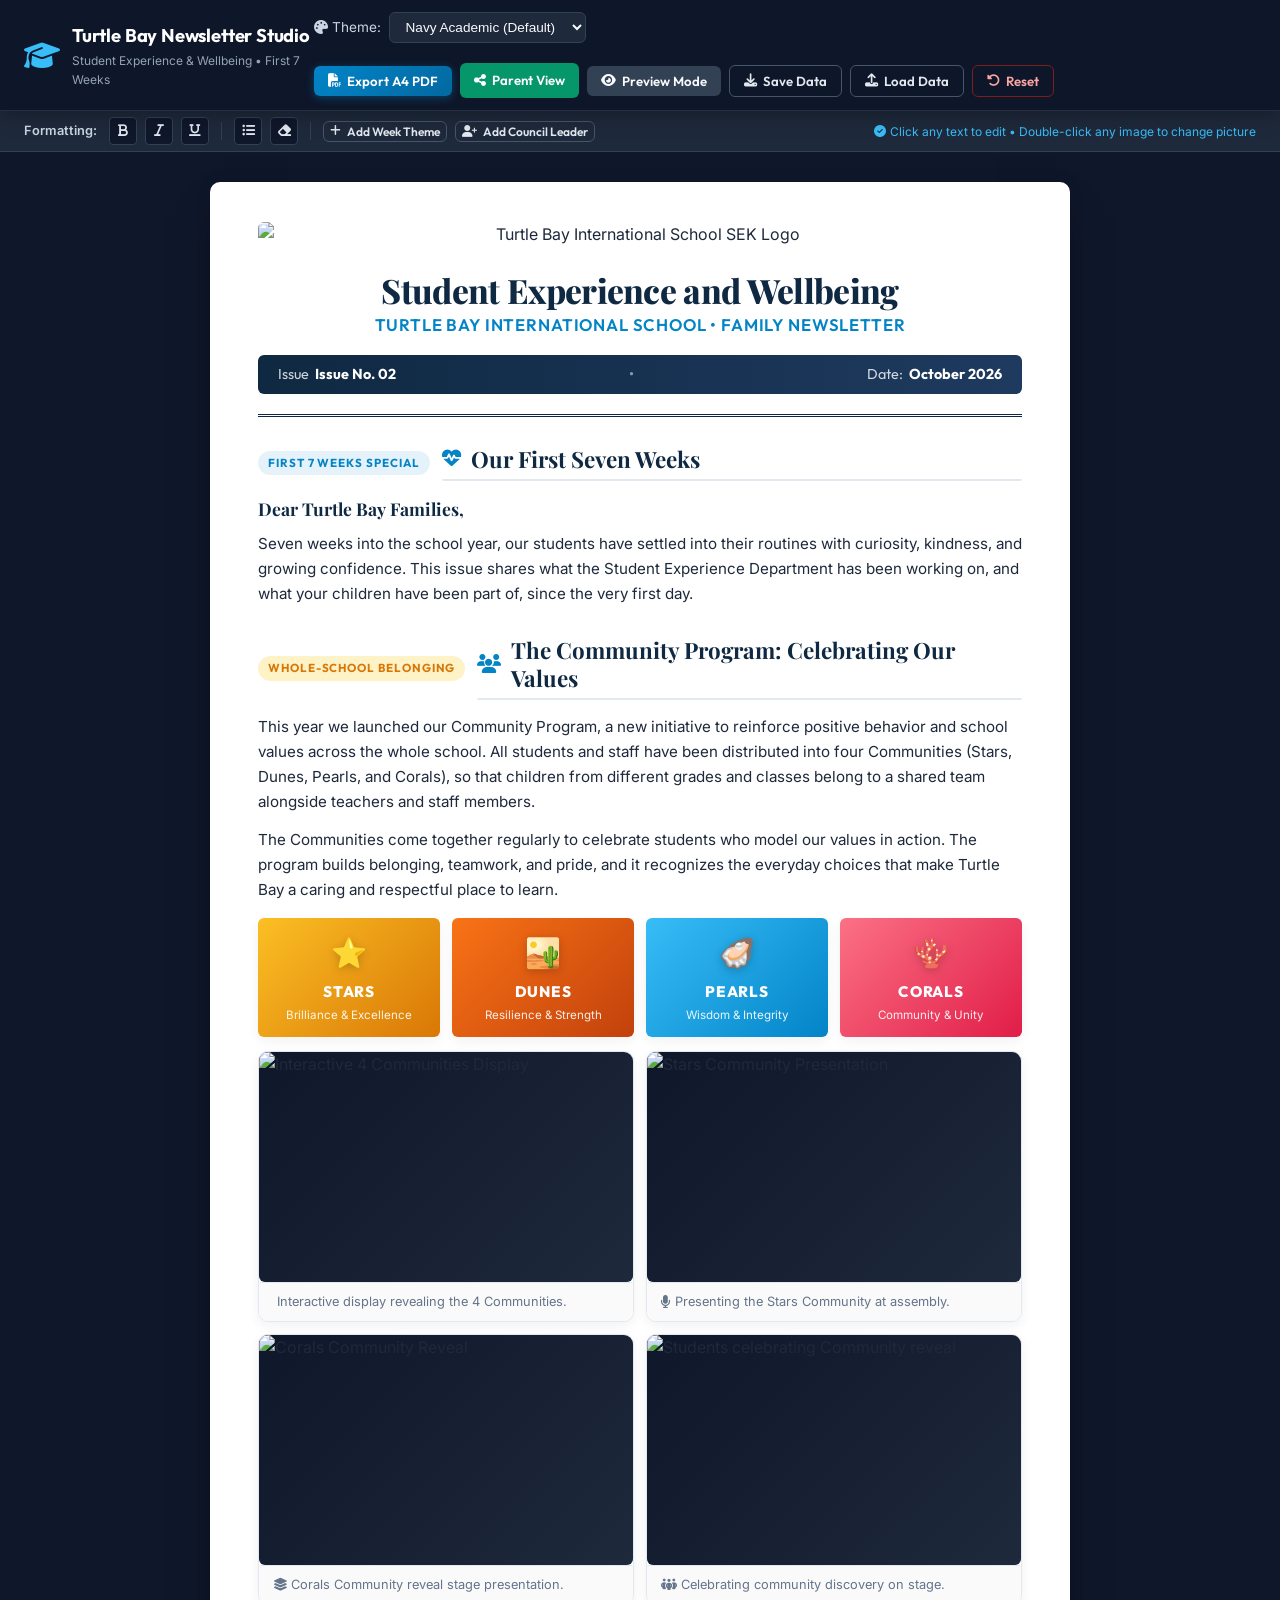
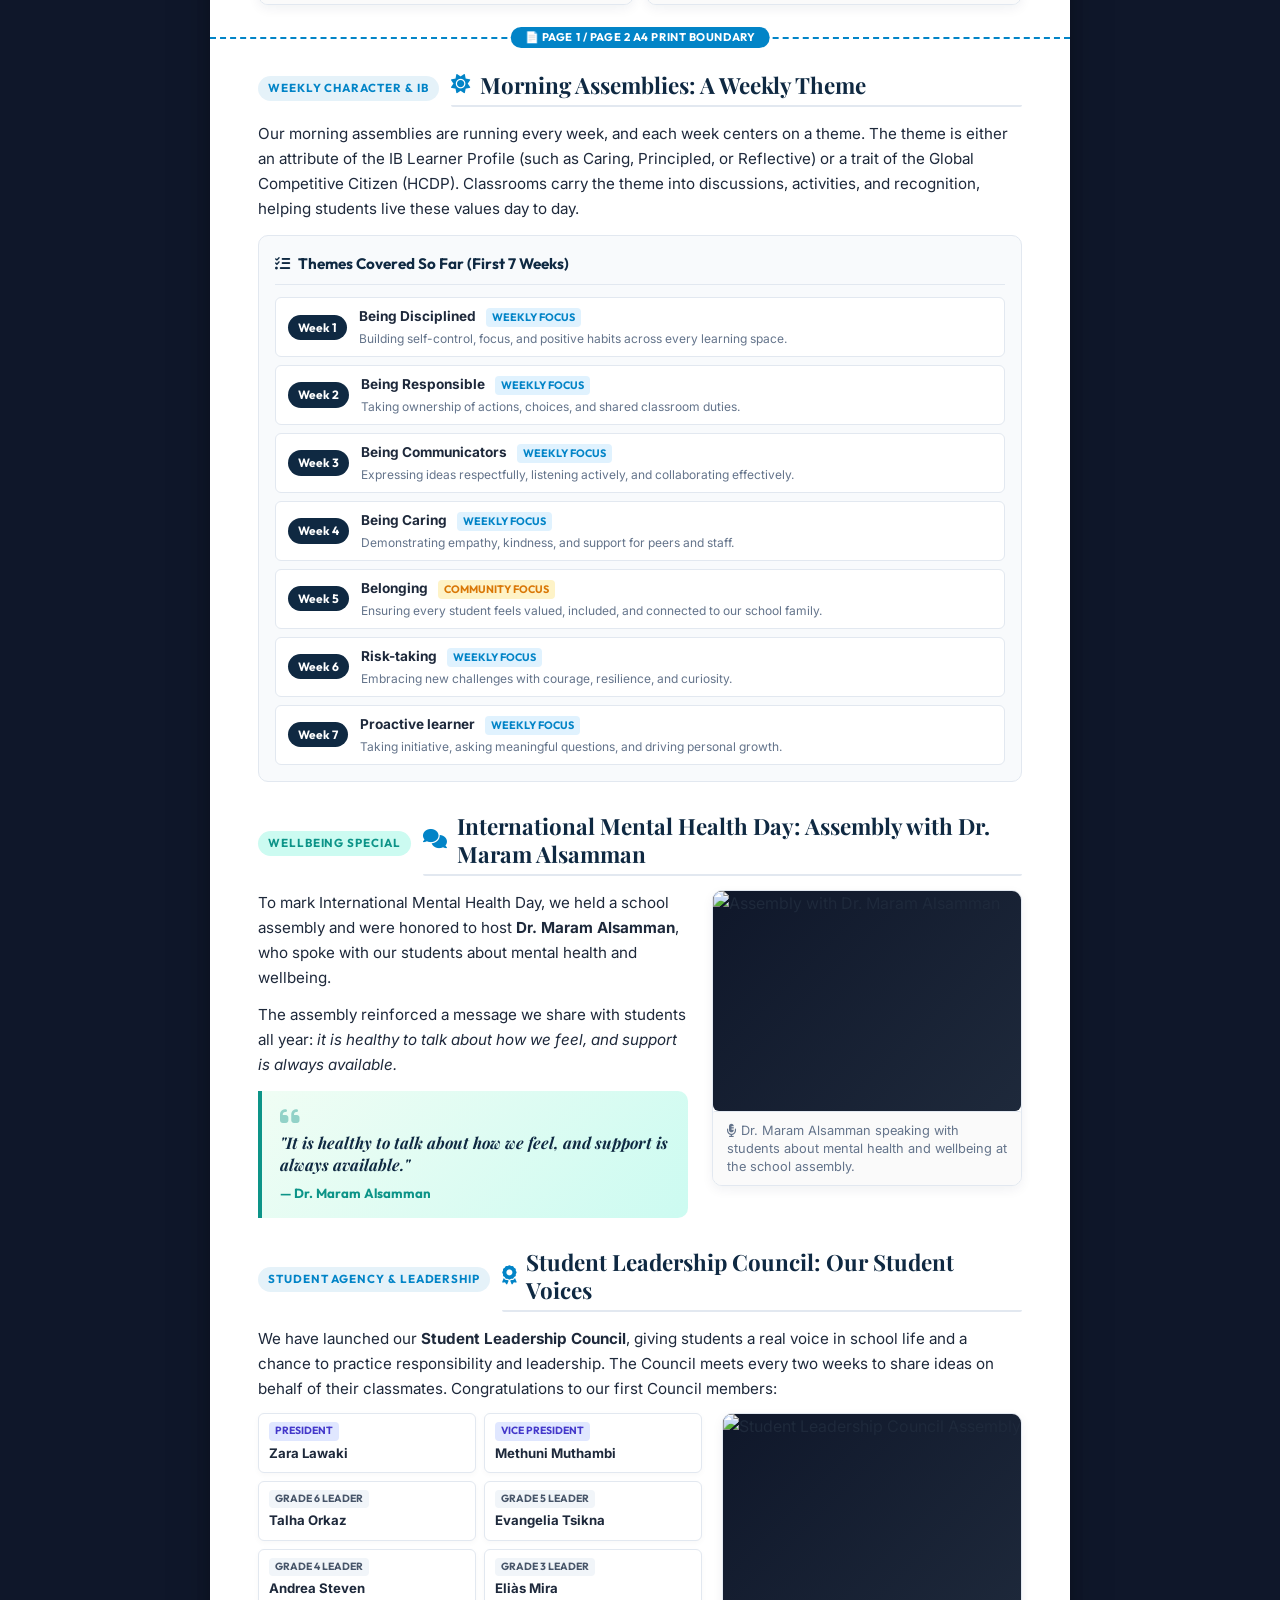
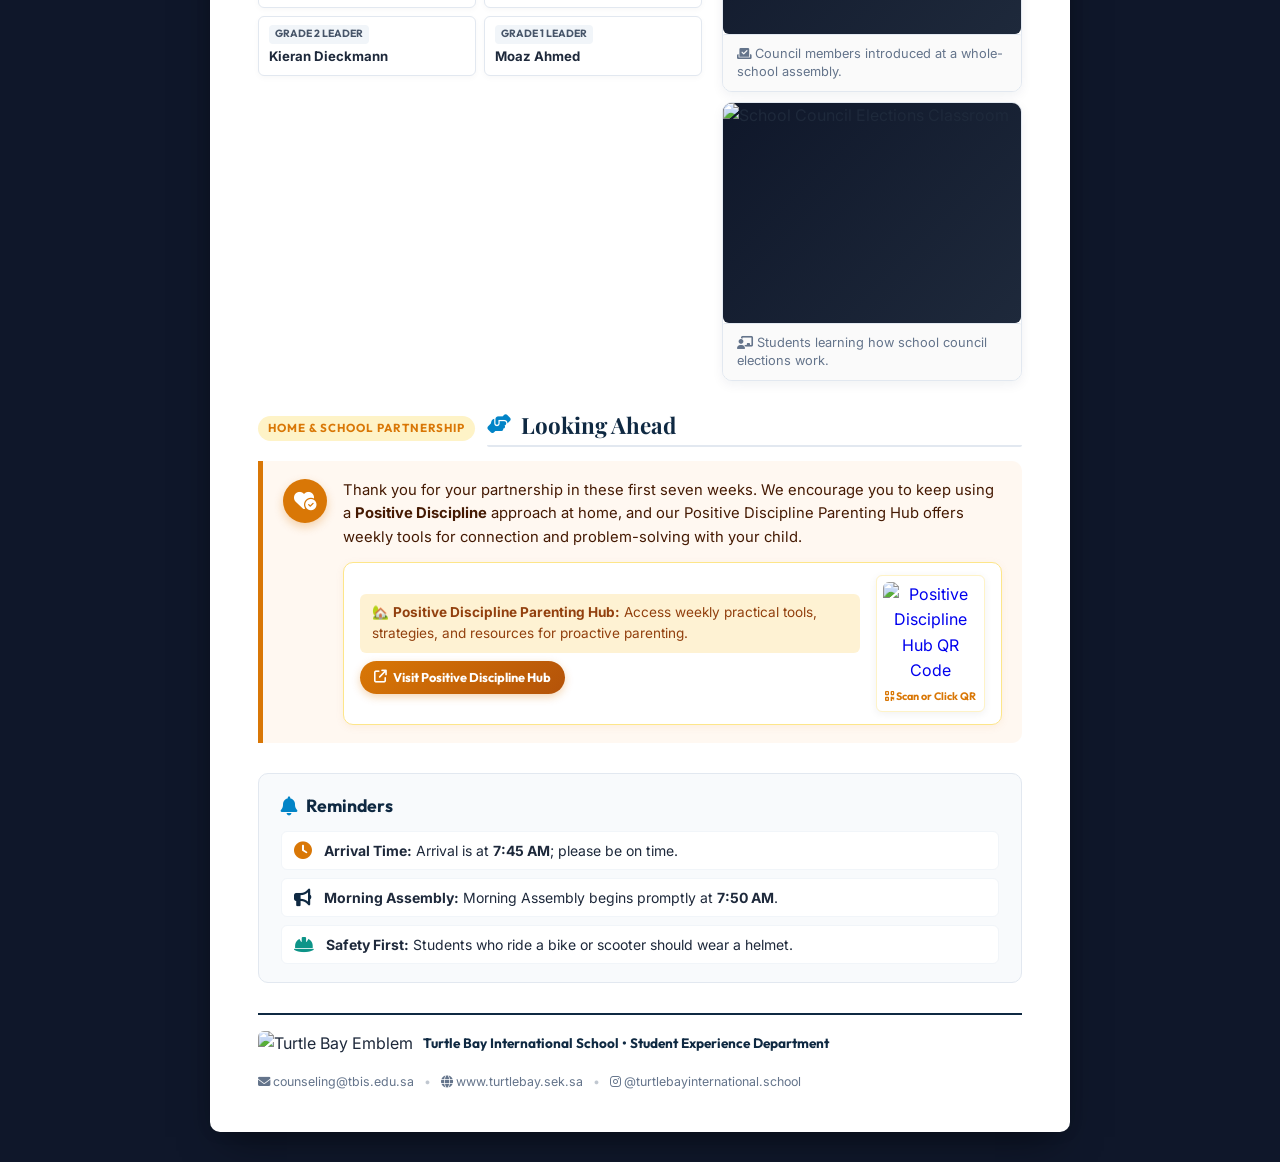
==== index.html @ b1c1f568 "Add files via upload" ====
<!DOCTYPE html>
<html lang="en">
<head>
  <meta charset="UTF-8">
  <meta name="viewport" content="width=device-width, initial-scale=1.0">
  <title>Student Experience & Wellbeing Newsletter | Turtle Bay International School</title>
  <link rel="preconnect" href="https://fonts.googleapis.com">
  <link rel="preconnect" href="https://fonts.gstatic.com" crossorigin>
  <link href="https://fonts.googleapis.com/css2?family=Inter:wght@300;400;500;600;700&family=Outfit:wght@400;500;600;700;800&family=Playfair+Display:ital,wght@0,600;0,700;0,800;1,600&display=swap" rel="stylesheet">
  <link rel="stylesheet" href="style.css">
  <link rel="stylesheet" href="https://cdnjs.cloudflare.com/ajax/libs/font-awesome/6.4.0/css/all.min.css">
</head>
<body class="theme-navy">
  <!-- Top Control Bar (Screen Only) -->
  <header class="app-header no-print">
    <div class="header-brand">
      <i class="fa-solid fa-graduation-cap brand-icon"></i>
      <div class="brand-text">
        <span class="app-title">Turtle Bay Newsletter Studio</span>
        <span class="app-subtitle">Student Experience & Wellbeing • First 7 Weeks</span>
      </div>
    </div>

    <div class="header-toolbar">
      <div class="toolbar-group">
        <label for="theme-select"><i class="fa-solid fa-palette"></i> Theme:</label>
        <select id="theme-select" class="form-select">
          <option value="theme-navy">Navy Academic (Default)</option>
          <option value="theme-teal">Ocean Teal & Emerald</option>
          <option value="theme-amber">Warm Amber & Sand</option>
          <option value="theme-coral">Tropical Coral & Gold</option>
          <option value="theme-print">Classic B&W Print</option>
        </select>
      </div>

      <div class="toolbar-actions">
        <button id="btn-print" class="btn btn-primary" title="Export to Perfect A4 PDF"><i class="fa-solid fa-file-pdf"></i> Export A4 PDF</button>
        <a href="parent_view.html" target="_blank" class="btn btn-success" style="text-decoration: none; background: #059669; color: #ffffff;" title="Open Clean Public Parent Version"><i class="fa-solid fa-share-nodes"></i> Parent View</a>
        <button id="btn-toggle-edit" class="btn btn-secondary" title="Toggle Preview / Edit Mode"><i class="fa-solid fa-eye"></i> Preview Mode</button>
        <button id="btn-save" class="btn btn-outline" title="Save configuration as JSON"><i class="fa-solid fa-download"></i> Save Data</button>
        <button id="btn-load-trigger" class="btn btn-outline" title="Load JSON configuration"><i class="fa-solid fa-upload"></i> Load Data</button>
        <input type="file" id="file-input" accept=".json" style="display: none;">
        <button id="btn-reset" class="btn btn-danger-outline" title="Reset text to default template"><i class="fa-solid fa-rotate-left"></i> Reset</button>
      </div>
    </div>
  </header>

  <!-- Formatting Quick Toolbar (Screen Only) -->
  <div class="format-bar no-print" id="format-bar">
    <span class="format-label">Formatting:</span>
    <button class="fmt-btn" data-cmd="bold" title="Bold"><i class="fa-solid fa-bold"></i></button>
    <button class="fmt-btn" data-cmd="italic" title="Italic"><i class="fa-solid fa-italic"></i></button>
    <button class="fmt-btn" data-cmd="underline" title="Underline"><i class="fa-solid fa-underline"></i></button>
    <div class="fmt-divider"></div>
    <button class="fmt-btn" data-cmd="insertUnorderedList" title="Bullet List"><i class="fa-solid fa-list-ul"></i></button>
    <button class="fmt-btn" data-cmd="removeFormat" title="Clear Formatting"><i class="fa-solid fa-eraser"></i></button>
    <div class="fmt-divider"></div>
    <button class="btn btn-xs btn-outline" id="btn-add-week" style="font-size:0.75rem;"><i class="fa-solid fa-plus"></i> Add Week Theme</button>
    <button class="btn btn-xs btn-outline" id="btn-add-leader" style="font-size:0.75rem;"><i class="fa-solid fa-user-plus"></i> Add Council Leader</button>
    <div class="fmt-hint"><i class="fa-solid fa-circle-check"></i> Click any text to edit • Double-click any image to change picture</div>
  </div>

  <!-- Main Workspace / Newsletter Paper Document -->
  <main class="workspace-container">
    <article class="newsletter-paper" id="newsletter-paper">
      
      <!-- ================= PAGE 1 CONTENT ================= -->
      <div class="nl-page-block nl-page-1">
        <!-- Newsletter Header -->
        <header class="nl-header">
          <div class="nl-logo-banner-wrapper">
            <div class="photo-wrapper logo-photo-wrapper">
              <img src="assets/logo.png" alt="Turtle Bay International School SEK Logo" class="nl-header-logo-img" id="school-logo">
              <div class="photo-overlay no-print">
                <button class="btn btn-sm btn-light" id="btn-change-logo"><i class="fa-solid fa-camera"></i> Change School Logo</button>
                <input type="file" id="logo-upload-input" accept="image/*" style="display: none;">
              </div>
            </div>
          </div>

          <div class="nl-header-titles-row">
            <div class="nl-pub-title-group">
              <h1 class="nl-pub-title" contenteditable="true">Student Experience and Wellbeing</h1>
              <div class="nl-pub-subtitle" contenteditable="true">Turtle Bay International School • Family Newsletter</div>
            </div>
          </div>

          <div class="nl-meta-bar">
            <div class="nl-meta-item">
              <span class="meta-label">Issue</span>
              <span class="meta-value" contenteditable="true" id="meta-issue">Issue No. 02</span>
            </div>
            <div class="meta-dot">•</div>
            <div class="nl-meta-item">
              <span class="meta-label">Date:</span>
              <span class="meta-value" contenteditable="true" id="meta-date">October 2026</span>
            </div>
          </div>
        </header>

        <!-- Welcome Section: Our First Seven Weeks -->
        <section class="nl-section nl-welcome-section">
          <div class="nl-section-header">
            <span class="pillar-badge">First 7 Weeks Special</span>
            <h2 class="nl-section-title" contenteditable="true"><i class="fa-solid fa-heart-pulse title-icon"></i> Our First Seven Weeks</h2>
          </div>

          <div class="nl-salutation" contenteditable="true" style="font-family: var(--font-serif); font-weight: 700; font-size: 1.1rem; color: var(--color-primary); margin-bottom: 8px;">
            Dear Turtle Bay Families,
          </div>

          <div class="nl-content-block" contenteditable="true" id="welcome-text">
            <p>Seven weeks into the school year, our students have settled into their routines with curiosity, kindness, and growing confidence. This issue shares what the Student Experience Department has been working on, and what your children have been part of, since the very first day.</p>
          </div>
        </section>

        <!-- The Community Program Section -->
        <section class="nl-section nl-community-section">
          <div class="nl-section-header">
            <span class="pillar-badge badge-amber">Whole-School Belonging</span>
            <h2 class="nl-section-title" contenteditable="true"><i class="fa-solid fa-users title-icon"></i> The Community Program: Celebrating Our Values</h2>
          </div>
          
          <div class="nl-content-block" contenteditable="true" id="community-intro">
            <p>This year we launched our Community Program, a new initiative to reinforce positive behavior and school values across the whole school. All students and staff have been distributed into four Communities (Stars, Dunes, Pearls, and Corals), so that children from different grades and classes belong to a shared team alongside teachers and staff members.</p>
            <p>The Communities come together regularly to celebrate students who model our values in action. The program builds belonging, teamwork, and pride, and it recognizes the everyday choices that make Turtle Bay a caring and respectful place to learn.</p>
          </div>

          <!-- Interactive 4 Communities Badges Showcase -->
          <div class="communities-showcase-grid">
            <div class="community-badge-card community-stars">
              <div class="comm-icon">⭐</div>
              <div class="comm-details">
                <h4 contenteditable="true">Stars</h4>
                <p contenteditable="true">Brilliance &amp; Excellence</p>
              </div>
            </div>

            <div class="community-badge-card community-dunes">
              <div class="comm-icon">🏜️</div>
              <div class="comm-details">
                <h4 contenteditable="true">Dunes</h4>
                <p contenteditable="true">Resilience &amp; Strength</p>
              </div>
            </div>

            <div class="community-badge-card community-pearls">
              <div class="comm-icon">🦪</div>
              <div class="comm-details">
                <h4 contenteditable="true">Pearls</h4>
                <p contenteditable="true">Wisdom &amp; Integrity</p>
              </div>
            </div>

            <div class="community-badge-card community-corals">
              <div class="comm-icon">🪸</div>
              <div class="comm-details">
                <h4 contenteditable="true">Corals</h4>
                <p contenteditable="true">Community &amp; Unity</p>
              </div>
            </div>
          </div>

          <!-- Community 4-Photo Gallery Grid -->
          <div class="community-gallery-grid">
            <div class="photo-card">
              <div class="photo-wrapper">
                <img src="assets/community_1.jpg" style="--focus: 50% 50%" alt="Interactive 4 Communities Display" id="community-photo-1" class="photo-img">
                <div class="photo-overlay no-print">
                  <button class="btn btn-xs btn-light" id="btn-change-community-1" type="button"><i class="fa-solid fa-camera"></i> Change</button>
                  <input type="file" id="community-upload-1" accept="image/*" style="display: none;">
                </div>
              </div>
              <div class="photo-caption" contenteditable="true" id="community-caption-1">
                <i class="fa-solid fa-sparkles"></i> Interactive display revealing the 4 Communities.
              </div>
            </div>

            <div class="photo-card">
              <div class="photo-wrapper">
                <img src="assets/community_2.jpg" style="--focus: 50% 50%" alt="Stars Community Presentation" id="community-photo-2" class="photo-img">
                <div class="photo-overlay no-print">
                  <button class="btn btn-xs btn-light" id="btn-change-community-2" type="button"><i class="fa-solid fa-camera"></i> Change</button>
                  <input type="file" id="community-upload-2" accept="image/*" style="display: none;">
                </div>
              </div>
              <div class="photo-caption" contenteditable="true" id="community-caption-2">
                <i class="fa-solid fa-microphone"></i> Presenting the Stars Community at assembly.
              </div>
            </div>

            <div class="photo-card">
              <div class="photo-wrapper">
                <img src="assets/community_3.jpg" style="--focus: 50% 50%" alt="Corals Community Reveal" id="community-photo-3" class="photo-img">
                <div class="photo-overlay no-print">
                  <button class="btn btn-xs btn-light" id="btn-change-community-3" type="button"><i class="fa-solid fa-camera"></i> Change</button>
                  <input type="file" id="community-upload-3" accept="image/*" style="display: none;">
                </div>
              </div>
              <div class="photo-caption" contenteditable="true" id="community-caption-3">
                <i class="fa-solid fa-layer-group"></i> Corals Community reveal stage presentation.
              </div>
            </div>

            <div class="photo-card">
              <div class="photo-wrapper">
                <img src="assets/community_4.jpg" style="--focus: 50% 50%" alt="Students celebrating Community reveal" id="community-photo-4" class="photo-img">
                <div class="photo-overlay no-print">
                  <button class="btn btn-xs btn-light" id="btn-change-community-4" type="button"><i class="fa-solid fa-camera"></i> Change</button>
                  <input type="file" id="community-upload-4" accept="image/*" style="display: none;">
                </div>
              </div>
              <div class="photo-caption" contenteditable="true" id="community-caption-4">
                <i class="fa-solid fa-people-group"></i> Celebrating community discovery on stage.
              </div>
            </div>
          </div>
        </section>
      </div>

      <!-- Screen Visual Page Break Boundary (Hidden in Print) -->
      <div class="page-break-indicator no-print"></div>

      <!-- ================= PAGE 2 CONTENT ================= -->
      <div class="nl-page-block nl-page-2">
        <!-- Morning Assemblies: A Weekly Theme Section -->
        <section class="nl-section nl-assemblies-section">
          <div class="nl-section-header">
            <span class="pillar-badge">Weekly Character &amp; IB</span>
            <h2 class="nl-section-title" contenteditable="true"><i class="fa-solid fa-sun title-icon"></i> Morning Assemblies: A Weekly Theme</h2>
          </div>

          <div class="nl-content-block" contenteditable="true" id="assemblies-intro">
            <p>Our morning assemblies are running every week, and each week centers on a theme. The theme is either an attribute of the IB Learner Profile (such as Caring, Principled, or Reflective) or a trait of the Global Competitive Citizen (HCDP). Classrooms carry the theme into discussions, activities, and recognition, helping students live these values day to day.</p>
          </div>

          <!-- Weekly Themes Tracker / Table -->
          <div class="weekly-themes-container">
            <div class="weekly-themes-header">
              <i class="fa-solid fa-list-check"></i> Themes Covered So Far (First 7 Weeks)
            </div>
            <div class="weekly-themes-grid" id="weekly-themes-grid">
              
              <div class="week-item">
                <div class="week-tag">Week 1</div>
                <div class="week-content" contenteditable="true">
                  <strong>Being Disciplined</strong> <span class="badge-mini">Weekly Focus</span>
                  <div class="week-sub">Building self-control, focus, and positive habits across every learning space.</div>
                </div>
              </div>

              <div class="week-item">
                <div class="week-tag">Week 2</div>
                <div class="week-content" contenteditable="true">
                  <strong>Being Responsible</strong> <span class="badge-mini">Weekly Focus</span>
                  <div class="week-sub">Taking ownership of actions, choices, and shared classroom duties.</div>
                </div>
              </div>

              <div class="week-item">
                <div class="week-tag">Week 3</div>
                <div class="week-content" contenteditable="true">
                  <strong>Being Communicators</strong> <span class="badge-mini">Weekly Focus</span>
                  <div class="week-sub">Expressing ideas respectfully, listening actively, and collaborating effectively.</div>
                </div>
              </div>

              <div class="week-item">
                <div class="week-tag">Week 4</div>
                <div class="week-content" contenteditable="true">
                  <strong>Being Caring</strong> <span class="badge-mini">Weekly Focus</span>
                  <div class="week-sub">Demonstrating empathy, kindness, and support for peers and staff.</div>
                </div>
              </div>

              <div class="week-item">
                <div class="week-tag">Week 5</div>
                <div class="week-content" contenteditable="true">
                  <strong>Belonging</strong> <span class="badge-mini badge-hcdp">Community Focus</span>
                  <div class="week-sub">Ensuring every student feels valued, included, and connected to our school family.</div>
                </div>
              </div>

              <div class="week-item">
                <div class="week-tag">Week 6</div>
                <div class="week-content" contenteditable="true">
                  <strong>Risk-taking</strong> <span class="badge-mini">Weekly Focus</span>
                  <div class="week-sub">Embracing new challenges with courage, resilience, and curiosity.</div>
                </div>
              </div>

              <div class="week-item">
                <div class="week-tag">Week 7</div>
                <div class="week-content" contenteditable="true">
                  <strong>Proactive learner</strong> <span class="badge-mini">Weekly Focus</span>
                  <div class="week-sub">Taking initiative, asking meaningful questions, and driving personal growth.</div>
                </div>
              </div>

            </div>
          </div>
        </section>

        <!-- Mental Health Day Section -->
        <section class="nl-section nl-mh-section">
          <div class="nl-section-header">
            <span class="pillar-badge badge-teal">Wellbeing Special</span>
            <h2 class="nl-section-title" contenteditable="true"><i class="fa-solid fa-comments title-icon"></i> International Mental Health Day: Assembly with Dr. Maram Alsamman</h2>
          </div>

          <div class="nl-grid-2col">
            <div class="nl-col-text" contenteditable="true" id="mh-text">
              <p>To mark International Mental Health Day, we held a school assembly and were honored to host <strong>Dr. Maram Alsamman</strong>, who spoke with our students about mental health and wellbeing.</p>
              <p>The assembly reinforced a message we share with students all year: <em>it is healthy to talk about how we feel, and support is always available.</em></p>
              
              <blockquote class="speaker-quote-box">
                <i class="fa-solid fa-quote-left quote-icon"></i>
                <div class="quote-text" contenteditable="true">"It is healthy to talk about how we feel, and support is always available."</div>
                <div class="quote-author" contenteditable="true">— Dr. Maram Alsamman</div>
              </blockquote>
            </div>

            <div class="nl-col-visual">
              <div class="photo-card">
                <div class="photo-wrapper" id="mh-photo-wrapper">
                  <img src="assets/maram_alsamman.jpg" style="--focus: 60% 40%" alt="Assembly with Dr. Maram Alsamman" id="mh-photo" class="photo-img">
                  <div class="photo-overlay no-print">
                    <button class="btn btn-sm btn-light" id="btn-change-mh-photo" type="button"><i class="fa-solid fa-camera"></i> Change Picture</button>
                    <input type="file" id="mh-upload-input" accept="image/*" style="display: none;">
                  </div>
                </div>
                <div class="photo-caption" contenteditable="true" id="mh-caption">
                  <i class="fa-solid fa-microphone-lines"></i> Dr. Maram Alsamman speaking with students about mental health and wellbeing at the school assembly.
                </div>
              </div>
            </div>
          </div>
        </section>

        <!-- Student Leadership Council Section -->
        <section class="nl-section nl-slc-section">
          <div class="nl-section-header">
            <span class="pillar-badge">Student Agency &amp; Leadership</span>
            <h2 class="nl-section-title" contenteditable="true"><i class="fa-solid fa-award title-icon"></i> Student Leadership Council: Our Student Voices</h2>
          </div>

          <div class="nl-content-block" contenteditable="true" id="slc-intro">
            <p>We have launched our <strong>Student Leadership Council</strong>, giving students a real voice in school life and a chance to practice responsibility and leadership. The Council meets every two weeks to share ideas on behalf of their classmates. Congratulations to our first Council members:</p>
          </div>

          <div class="slc-container-grid">
            <div class="slc-roster-column">
              <ul class="slc-list" id="slc-list">
                <li contenteditable="true"><span class="slc-badge slc-exec">President</span> <strong>Zara Lawaki</strong></li>
                <li contenteditable="true"><span class="slc-badge slc-exec">Vice President</span> <strong>Methuni Muthambi</strong></li>
                <li contenteditable="true"><span class="slc-badge slc-grade">Grade 6 Leader</span> <strong>Talha Orkaz</strong></li>
                <li contenteditable="true"><span class="slc-badge slc-grade">Grade 5 Leader</span> <strong>Evangelia Tsikna</strong></li>
                <li contenteditable="true"><span class="slc-badge slc-grade">Grade 4 Leader</span> <strong>Andrea Steven</strong></li>
                <li contenteditable="true"><span class="slc-badge slc-grade">Grade 3 Leader</span> <strong>Eliàs Mira</strong></li>
                <li contenteditable="true"><span class="slc-badge slc-grade">Grade 2 Leader</span> <strong>Kieran Dieckmann</strong></li>
                <li contenteditable="true"><span class="slc-badge slc-grade">Grade 1 Leader</span> <strong>Moaz Ahmed</strong></li>
              </ul>
            </div>

            <div class="slc-visual-column">
              <div class="slc-photos-grid" style="display: flex; flex-direction: column; gap: 10px;">
                <div class="photo-card">
                  <div class="photo-wrapper">
                    <img src="assets/slc_assembly_intro.jpg" style="--focus: 40% 45%" alt="Student Leadership Council Assembly" id="slc-photo-1" class="photo-img">
                    <div class="photo-overlay no-print">
                      <button class="btn btn-xs btn-light" id="btn-change-slc-1" type="button"><i class="fa-solid fa-camera"></i> Change</button>
                      <input type="file" id="slc-upload-1" accept="image/*" style="display: none;">
                    </div>
                  </div>
                  <div class="photo-caption" contenteditable="true" id="slc-caption-1">
                    <i class="fa-solid fa-check-to-slot"></i> Council members introduced at a whole-school assembly.
                  </div>
                </div>

                <div class="photo-card">
                  <div class="photo-wrapper">
                    <img src="assets/slc_elections_classroom.jpg" style="--focus: 50% 45%" alt="School Council Elections Classroom" id="slc-photo-2" class="photo-img">
                    <div class="photo-overlay no-print">
                      <button class="btn btn-xs btn-light" id="btn-change-slc-2" type="button"><i class="fa-solid fa-camera"></i> Change</button>
                      <input type="file" id="slc-upload-2" accept="image/*" style="display: none;">
                    </div>
                  </div>
                  <div class="photo-caption" contenteditable="true" id="slc-caption-2">
                    <i class="fa-solid fa-chalkboard-user"></i> Students learning how school council elections work.
                  </div>
                </div>
              </div>
            </div>
          </div>
        </section>

        <!-- Looking Ahead & Positive Discipline Section -->
        <section class="nl-section nl-looking-ahead-section">
          <div class="nl-section-header">
            <span class="pillar-badge badge-amber">Home &amp; School Partnership</span>
            <h2 class="nl-section-title" contenteditable="true"><i class="fa-solid fa-handshake-angle title-icon"></i> Looking Ahead</h2>
          </div>

          <div class="discipline-callout-box">
            <div class="callout-icon-col">
              <div class="callout-badge-icon"><i class="fa-solid fa-heart-circle-check"></i></div>
            </div>
            <div class="callout-content-col">
              <div contenteditable="true" id="looking-ahead-text">
                <p>Thank you for your partnership in these first seven weeks. We encourage you to keep using a <strong>Positive Discipline</strong> approach at home, and our Positive Discipline Parenting Hub offers weekly tools for connection and problem-solving with your child.</p>
              </div>

              <!-- Parenting Hub & Clickable QR Code Container -->
              <div class="hub-qr-container">
                <div class="hub-text-info" contenteditable="true">
                  <p class="callout-footer-note">🏡 <strong>Positive Discipline Parenting Hub:</strong> Access weekly practical tools, strategies, and resources for proactive parenting.</p>
                  <div class="hub-link-wrapper">
                    <a href="https://mazenalsaedi.github.io/Positive-Dicipline/" target="_blank" class="hub-clickable-link"><i class="fa-solid fa-arrow-up-right-from-square"></i> Visit Positive Discipline Hub</a>
                  </div>
                </div>

                <div class="hub-qr-card">
                  <a href="https://mazenalsaedi.github.io/Positive-Dicipline/" target="_blank" title="Click to open Positive Discipline Hub" class="qr-link-wrapper">
                    <div class="photo-wrapper qr-photo-wrapper">
                      <img src="assets/qr_parenting_hub.svg" alt="Positive Discipline Hub QR Code" id="qr-code-img" class="qr-img">
                      <div class="photo-overlay no-print">
                        <button class="btn btn-xs btn-light" id="btn-change-qr"><i class="fa-solid fa-camera"></i> Change</button>
                        <input type="file" id="qr-upload-input" accept="image/*" style="display: none;">
                      </div>
                    </div>
                  </a>
                  <div class="qr-caption"><i class="fa-solid fa-qrcode"></i> Scan or Click QR</div>
                </div>
              </div>
            </div>
          </div>
        </section>

        <!-- Advice & Reminders Section -->
        <section class="nl-section nl-reminders-section">
          <div class="reminders-container">
            <h3 class="reminders-title" contenteditable="true"><i class="fa-solid fa-bell title-icon"></i> Reminders</h3>
            
            <ul class="reminders-list" contenteditable="true" id="reminders-list">
              <li><i class="fa-solid fa-clock reminder-icon text-amber"></i> <span><strong>Arrival Time:</strong> Arrival is at <strong>7:45 AM</strong>; please be on time.</span></li>
              <li><i class="fa-solid fa-bullhorn reminder-icon text-navy"></i> <span><strong>Morning Assembly:</strong> Morning Assembly begins promptly at <strong>7:50 AM</strong>.</span></li>
              <li><i class="fa-solid fa-helmet-safety reminder-icon text-teal"></i> <span><strong>Safety First:</strong> Students who ride a bike or scooter should wear a helmet.</span></li>
            </ul>
          </div>
        </section>

        <!-- Newsletter Footer -->
        <footer class="nl-footer">
          <div class="nl-footer-content">
            <div class="nl-footer-brand">
              <div class="photo-wrapper footer-logo-wrapper">
                <img src="assets/logo.png" alt="Turtle Bay Emblem" class="footer-logo" id="footer-logo">
                <div class="photo-overlay no-print">
                  <button class="btn btn-xs btn-light" id="btn-change-footer-logo"><i class="fa-solid fa-camera"></i> Change</button>
                  <input type="file" id="footer-logo-upload-input" accept="image/*" style="display: none;">
                </div>
              </div>
              <span class="footer-school-name" contenteditable="true">Turtle Bay International School • Student Experience Department</span>
            </div>
            <div class="nl-footer-contact" contenteditable="true">
              <span><i class="fa-solid fa-envelope"></i> counseling@tbis.edu.sa</span>
              <span class="footer-sep">•</span>
              <span><i class="fa-solid fa-globe"></i> www.turtlebay.sek.sa</span>
              <span class="footer-sep">•</span>
              <span><i class="fa-brands fa-instagram"></i> @turtlebayinternational.school</span>
            </div>
          </div>
        </footer>
      </div>

    </article>
  </main>

  <script src="app.js"></script>
</body>
</html>
---- style.css ----
/* ==========================================================================
   Turtle Bay International School - Student Experience Newsletter Stylesheet
   "Our First Seven Weeks" Issue • Advanced A4 Web Studio & Print Engine
   ========================================================================== */

/* --- CSS Variables & Design System --- */
:root {
  /* Fonts */
  --font-serif: 'Playfair Display', Georgia, serif;
  --font-heading: 'Outfit', -apple-system, BlinkMacSystemFont, sans-serif;
  --font-body: 'Inter', -apple-system, BlinkMacSystemFont, sans-serif;

  /* Default Navy Academic Theme Colors */
  --bg-app: #0f172a;
  --bg-paper: #ffffff;
  --color-primary: #0f2942;
  --color-primary-light: #1e3a5f;
  --color-secondary: #0284c7;
  --color-teal: #0d9488;
  --color-teal-light: #ccfbf1;
  --color-amber: #d97706;
  --color-amber-light: #fef3c7;
  --color-gold: #b45309;
  --color-text-main: #1e293b;
  --color-text-muted: #64748b;
  --color-border: #e2e8f0;

  /* Shadows */
  --shadow-paper: 0 20px 40px -15px rgba(0, 0, 0, 0.5), 0 0 15px rgba(0,0,0,0.1);
  --shadow-card: 0 4px 12px rgba(15, 41, 66, 0.06);
  --shadow-hover: 0 10px 25px rgba(15, 41, 66, 0.12);

  /* Radius */
  --radius-sm: 6px;
  --radius-md: 10px;
  --radius-lg: 16px;
  --radius-pill: 9999px;
}

/* --- Theme Variants --- */
body.theme-teal {
  --bg-app: #042f2e;
  --color-primary: #0f766e;
  --color-primary-light: #115e59;
  --color-secondary: #0d9488;
  --color-teal: #0284c7;
  --color-amber: #d97706;
}

body.theme-amber {
  --bg-app: #1c1917;
  --color-primary: #78350f;
  --color-primary-light: #92400e;
  --color-secondary: #d97706;
  --color-teal: #0f766e;
  --color-amber: #b45309;
}

body.theme-coral {
  --bg-app: #1f1418;
  --color-primary: #881337;
  --color-primary-light: #9f1239;
  --color-secondary: #e11d48;
  --color-teal: #0284c7;
  --color-amber: #d97706;
}

body.theme-print {
  --bg-app: #334155;
  --color-primary: #0f172a;
  --color-primary-light: #334155;
  --color-secondary: #334155;
  --color-teal: #475569;
  --color-teal-light: #f1f5f9;
  --color-amber: #475569;
  --color-amber-light: #f1f5f9;
  --color-gold: #0f172a;
  --color-border: #cbd5e1;
}

/* --- Base Reset & Typography --- */
* {
  box-sizing: border-box;
  margin: 0;
  padding: 0;
}

body {
  font-family: var(--font-body);
  background-color: var(--bg-app);
  color: var(--color-text-main);
  line-height: 1.6;
  min-height: 100vh;
  display: flex;
  flex-direction: column;
}

/* --- Application Header Controls (Screen Only) --- */
.app-header {
  background: rgba(15, 23, 42, 0.95);
  backdrop-filter: blur(12px);
  border-bottom: 1px solid rgba(255, 255, 255, 0.1);
  color: #ffffff;
  padding: 12px 24px;
  display: flex;
  align-items: center;
  justify-content: space-between;
  position: sticky;
  top: 0;
  z-index: 1000;
  box-shadow: 0 4px 20px rgba(0, 0, 0, 0.3);
}

.header-brand {
  display: flex;
  align-items: center;
  gap: 12px;
}

.brand-icon {
  font-size: 1.8rem;
  color: #38bdf8;
}

.brand-text {
  display: flex;
  flex-direction: column;
}

.app-title {
  font-family: var(--font-heading);
  font-weight: 700;
  font-size: 1.15rem;
  letter-spacing: -0.01em;
  color: #ffffff;
}

.app-subtitle {
  font-size: 0.75rem;
  color: #94a3b8;
  font-weight: 400;
}

.header-toolbar {
  display: flex;
  align-items: center;
  gap: 20px;
  flex-wrap: wrap;
}

.toolbar-group {
  display: flex;
  align-items: center;
  gap: 8px;
  font-size: 0.85rem;
  color: #cbd5e1;
}

.form-select {
  background: #1e293b;
  color: #f8fafc;
  border: 1px solid #334155;
  padding: 6px 12px;
  border-radius: var(--radius-sm);
  font-size: 0.85rem;
  cursor: pointer;
  outline: none;
  transition: all 0.2s ease;
}

.form-select:hover {
  border-color: #0284c7;
}

.toolbar-actions {
  display: flex;
  align-items: center;
  gap: 8px;
}

/* Button UI */
.btn {
  display: inline-flex;
  align-items: center;
  gap: 6px;
  padding: 7px 14px;
  font-family: var(--font-heading);
  font-weight: 600;
  font-size: 0.825rem;
  border-radius: var(--radius-sm);
  border: none;
  cursor: pointer;
  transition: all 0.2s ease;
  white-space: nowrap;
}

.btn-primary {
  background: linear-gradient(135deg, #0284c7, #0369a1);
  color: #ffffff;
  box-shadow: 0 2px 8px rgba(2, 132, 199, 0.4);
}

.btn-primary:hover {
  background: linear-gradient(135deg, #0369a1, #075985);
  transform: translateY(-1px);
}

.btn-secondary {
  background: #334155;
  color: #f8fafc;
}

.btn-secondary:hover {
  background: #475569;
}

.btn-outline {
  background: transparent;
  color: #e2e8f0;
  border: 1px solid #475569;
}

.btn-outline:hover {
  background: #1e293b;
  border-color: #94a3b8;
}

.btn-danger-outline {
  background: transparent;
  color: #fca5a5;
  border: 1px solid #7f1d1d;
}

.btn-danger-outline:hover {
  background: #450a0a;
  border-color: #ef4444;
}

.btn-sm {
  padding: 4px 10px;
  font-size: 0.75rem;
}

.btn-xs {
  padding: 2px 6px;
  font-size: 0.7rem;
}

.btn-light {
  background: rgba(255, 255, 255, 0.95);
  color: #0f172a;
  box-shadow: 0 2px 8px rgba(0,0,0,0.25);
  border: 1px solid rgba(0,0,0,0.1);
}

.btn-light:hover {
  background: #ffffff;
  transform: scale(1.03);
}

/* --- Formatting Toolbar Bar --- */
.format-bar {
  background: #1e293b;
  border-bottom: 1px solid #334155;
  padding: 6px 24px;
  display: flex;
  align-items: center;
  gap: 8px;
  color: #94a3b8;
  font-size: 0.8rem;
  flex-wrap: wrap;
}

.format-label {
  font-weight: 600;
  color: #cbd5e1;
  margin-right: 4px;
}

.fmt-btn {
  background: #0f172a;
  border: 1px solid #334155;
  color: #e2e8f0;
  width: 28px;
  height: 28px;
  border-radius: 4px;
  display: inline-flex;
  align-items: center;
  justify-content: center;
  cursor: pointer;
  transition: all 0.15s ease;
}

.fmt-btn:hover {
  background: #0284c7;
  color: #ffffff;
  border-color: #0284c7;
}

.fmt-divider {
  width: 1px;
  height: 18px;
  background: #334155;
  margin: 0 4px;
}

.fmt-hint {
  margin-left: auto;
  font-size: 0.75rem;
  color: #38bdf8;
  display: flex;
  align-items: center;
  gap: 4px;
}

/* --- Workspace Container --- */
.workspace-container {
  flex: 1;
  display: flex;
  justify-content: center;
  padding: 30px 15px;
  overflow-y: auto;
}

/* --- Printable Newsletter Paper --- */
.newsletter-paper {
  background: var(--bg-paper);
  width: 100%;
  max-width: 860px;
  min-height: 1100px;
  border-radius: var(--radius-md);
  box-shadow: var(--shadow-paper);
  padding: 40px 48px;
  box-sizing: border-box;
  position: relative;
  transition: background 0.3s ease;
}

/* Editable Hover & Focus State Controls */
[contenteditable="true"] {
  outline: 1px dashed transparent;
  transition: outline 0.15s ease, background 0.15s ease;
  border-radius: 2px;
}

body:not(.preview-mode) [contenteditable="true"]:hover {
  outline: 1.5px dashed var(--color-secondary);
  background: rgba(2, 132, 199, 0.03);
  cursor: text;
}

body:not(.preview-mode) [contenteditable="true"]:focus {
  outline: 2px solid var(--color-secondary);
  background: rgba(2, 132, 199, 0.06);
}

.preview-mode [contenteditable="true"] {
  outline: none !important;
  background: transparent !important;
  cursor: default !important;
}

/* Photo Wrapper Hover Overlay for Image Upload */
.photo-wrapper {
  position: relative;
  overflow: hidden;
  border-radius: var(--radius-sm);
  display: inline-block;
  width: 100%;
}

.photo-overlay {
  position: absolute;
  top: 8px;
  right: 8px;
  opacity: 0;
  transition: opacity 0.2s ease;
  z-index: 20;
}

.photo-wrapper:hover .photo-overlay {
  opacity: 1;
}

/* --- Newsletter Header Section --- */
.nl-header {
  border-bottom: 3px double var(--color-primary);
  padding-bottom: 20px;
  margin-bottom: 28px;
}

.nl-logo-banner-wrapper {
  margin-bottom: 16px;
  text-align: center;
}

.logo-photo-wrapper {
  display: inline-block;
  width: 100%;
  max-width: 780px;
}

.nl-header-logo-img {
  max-width: 100%;
  max-height: 105px;
  width: auto;
  height: auto;
  object-fit: contain;
  display: block;
  margin: 0 auto;
}

.nl-header-titles-row {
  text-align: center;
  margin-bottom: 16px;
}

.nl-pub-title {
  font-family: var(--font-serif);
  font-size: 2.1rem;
  font-weight: 800;
  color: var(--color-primary);
  line-height: 1.15;
  letter-spacing: -0.02em;
}

.nl-pub-subtitle {
  font-family: var(--font-heading);
  font-size: 1.05rem;
  font-weight: 600;
  color: var(--color-secondary);
  margin-top: 2px;
  letter-spacing: 0.05em;
  text-transform: uppercase;
}

/* Metadata Bar */
.nl-meta-bar {
  display: flex;
  align-items: center;
  justify-content: space-between;
  background: linear-gradient(90deg, var(--color-primary) 0%, var(--color-primary-light) 100%);
  color: #ffffff;
  padding: 8px 20px;
  border-radius: var(--radius-sm);
  font-family: var(--font-heading);
  font-size: 0.9rem;
  font-weight: 600;
}

.nl-meta-item {
  display: flex;
  align-items: center;
  gap: 6px;
}

.meta-label {
  opacity: 0.8;
  font-weight: 400;
}

.meta-value {
  color: #ffffff;
  font-weight: 700;
}

.meta-dot {
  opacity: 0.5;
}

/* --- Section Styling --- */
.nl-section {
  margin-bottom: 30px;
  page-break-inside: avoid;
  break-inside: avoid;
}

.nl-section-header {
  display: flex;
  align-items: center;
  gap: 12px;
  margin-bottom: 14px;
}

.nl-section-title {
  font-family: var(--font-serif);
  font-size: 1.4rem;
  font-weight: 700;
  color: var(--color-primary);
  line-height: 1.25;
  display: flex;
  align-items: center;
  gap: 10px;
  border-bottom: 2px solid var(--color-border);
  padding-bottom: 6px;
  width: 100%;
}

.title-icon {
  color: var(--color-secondary);
  font-size: 1.2rem;
}

.pillar-badge {
  background: rgba(2, 132, 199, 0.1);
  color: var(--color-secondary);
  font-family: var(--font-heading);
  font-size: 0.725rem;
  font-weight: 700;
  text-transform: uppercase;
  letter-spacing: 0.08em;
  padding: 3px 10px;
  border-radius: var(--radius-pill);
  white-space: nowrap;
}

.badge-teal {
  background: var(--color-teal-light);
  color: var(--color-teal);
}

.badge-amber {
  background: var(--color-amber-light);
  color: var(--color-amber);
}

.nl-content-block p {
  margin-bottom: 12px;
  font-size: 0.95rem;
  color: var(--color-text-main);
  line-height: 1.65;
}

/* --- 2-Column Grid Layout --- */
.nl-grid-2col {
  display: grid;
  grid-template-columns: 1fr 310px;
  gap: 24px;
  align-items: start;
}

.nl-col-text p {
  font-size: 0.95rem;
  margin-bottom: 12px;
  line-height: 1.65;
}

/* Photo Card */
.photo-card {
  background: #ffffff;
  border: 1px solid var(--color-border);
  border-radius: var(--radius-md);
  overflow: hidden;
  box-shadow: var(--shadow-card);
}

.photo-card .photo-wrapper {
  height: 220px;
  background: linear-gradient(135deg, #0f172a 0%, #1e293b 100%);
  display: flex;
  align-items: center;
  justify-content: center;
  position: relative;
  overflow: hidden;
}

.photo-img {
  width: 100%;
  height: 100%;
  object-fit: cover;                       /* fill the frame, never letterbox */
  object-position: var(--focus, 50% 40%);  /* per-photo focal point */
  display: block;
}

/* Use on graphics/posters that must never be cropped */
.photo-img.fit-contain {
  object-fit: contain;
  background: #f8fafc;
}

/* SLC photos: height now lives in CSS so print and screen crop consistently */
.slc-photos-grid .photo-card .photo-wrapper {
  height: 220px;
}

.photo-caption {
  padding: 10px 14px;
  font-size: 0.8rem;
  color: var(--color-text-muted);
  line-height: 1.4;
  background: #fafafa;
  border-top: 1px solid var(--color-border);
}

/* --- 4 Communities Showcase Grid --- */
.communities-showcase-grid {
  display: grid;
  grid-template-columns: repeat(4, 1fr);
  gap: 12px;
  margin: 16px 0 14px 0;
}

.community-badge-card {
  border-radius: var(--radius-sm);
  padding: 12px 10px;
  text-align: center;
  color: #ffffff;
  box-shadow: var(--shadow-card);
  transition: transform 0.2s ease;
}

.community-badge-card:hover {
  transform: translateY(-2px);
}

.community-stars {
  background: linear-gradient(135deg, #fbbf24, #d97706);
}

.community-dunes {
  background: linear-gradient(135deg, #f97316, #c2410c);
}

.community-pearls {
  background: linear-gradient(135deg, #38bdf8, #0284c7);
}

.community-corals {
  background: linear-gradient(135deg, #fb7185, #e11d48);
}

.comm-icon {
  font-size: 1.8rem;
  margin-bottom: 4px;
  filter: drop-shadow(0 2px 4px rgba(0,0,0,0.2));
}

.comm-details h4 {
  font-family: var(--font-heading);
  font-size: 0.95rem;
  font-weight: 800;
  letter-spacing: 0.05em;
  text-transform: uppercase;
}

.comm-details p {
  font-size: 0.725rem;
  opacity: 0.9;
  margin-top: 2px;
}

/* --- Community 4-Photo Gallery Grid --- */
.community-gallery-grid {
  display: grid;
  grid-template-columns: repeat(2, 1fr);
  gap: 12px;
  margin-top: 14px;
}

.community-gallery-grid .photo-card .photo-wrapper {
  height: 230px;
}

/* --- Weekly Themes Tracker Grid --- */
.weekly-themes-container {
  background: #f8fafc;
  border: 1px solid var(--color-border);
  border-radius: var(--radius-md);
  padding: 16px;
  margin-top: 14px;
}

.weekly-themes-header {
  font-family: var(--font-heading);
  font-weight: 700;
  font-size: 0.95rem;
  color: var(--color-primary);
  margin-bottom: 12px;
  display: flex;
  align-items: center;
  gap: 8px;
  border-bottom: 1px solid var(--color-border);
  padding-bottom: 8px;
}

.weekly-themes-grid {
  display: flex;
  flex-direction: column;
  gap: 8px;
}

.week-item {
  display: flex;
  align-items: center;
  gap: 12px;
  background: #ffffff;
  padding: 8px 12px;
  border-radius: var(--radius-sm);
  border: 1px solid #e2e8f0;
}

.week-tag {
  background: var(--color-primary);
  color: #ffffff;
  font-family: var(--font-heading);
  font-weight: 700;
  font-size: 0.75rem;
  padding: 3px 10px;
  border-radius: var(--radius-pill);
  flex-shrink: 0;
}

.week-content {
  font-size: 0.85rem;
  color: var(--color-text-main);
  flex: 1;
}

.badge-mini {
  display: inline-block;
  background: #e0f2fe;
  color: #0284c7;
  font-family: var(--font-heading);
  font-weight: 700;
  font-size: 0.675rem;
  padding: 1px 6px;
  border-radius: 4px;
  margin-left: 6px;
  text-transform: uppercase;
}

.badge-hcdp {
  background: #fef3c7;
  color: #d97706;
}

.week-sub {
  font-size: 0.75rem;
  color: var(--color-text-muted);
  margin-top: 1px;
}

/* --- Speaker Quote Box --- */
.speaker-quote-box {
  background: linear-gradient(135deg, #f0fdf4 0%, #ccfbf1 100%);
  border-left: 4px solid var(--color-teal);
  border-radius: 0 var(--radius-md) var(--radius-md) 0;
  padding: 14px 18px;
  margin-top: 14px;
  position: relative;
}

.quote-icon {
  font-size: 1.4rem;
  color: var(--color-teal);
  opacity: 0.4;
  margin-bottom: 4px;
}

.quote-text {
  font-family: var(--font-serif);
  font-style: italic;
  font-size: 1rem;
  font-weight: 700;
  color: var(--color-primary);
  line-height: 1.4;
}

.quote-author {
  font-family: var(--font-heading);
  font-size: 0.825rem;
  font-weight: 700;
  color: var(--color-teal);
  margin-top: 6px;
}

/* --- Student Leadership Council Grid --- */
.slc-container-grid {
  display: grid;
  grid-template-columns: 1fr 300px;
  gap: 20px;
  align-items: start;
  margin-top: 12px;
}

.slc-list {
  list-style: none;
  display: grid;
  grid-template-columns: repeat(2, 1fr);
  gap: 8px;
}

.slc-list li {
  background: #ffffff;
  border: 1px solid var(--color-border);
  border-radius: var(--radius-sm);
  padding: 8px 10px;
  font-size: 0.825rem;
  color: var(--color-text-main);
  display: flex;
  flex-direction: column;
  gap: 2px;
  box-shadow: 0 2px 6px rgba(0,0,0,0.03);
}

.slc-badge {
  display: inline-block;
  align-self: flex-start;
  font-family: var(--font-heading);
  font-size: 0.65rem;
  font-weight: 700;
  text-transform: uppercase;
  padding: 1px 6px;
  border-radius: 4px;
}

.slc-exec {
  background: #e0e7ff;
  color: #4338ca;
}

.slc-grade {
  background: #f1f5f9;
  color: #475569;
}

/* --- Positive Discipline Callout Box --- */
.discipline-callout-box {
  display: flex;
  gap: 16px;
  background: #fff8f1;
  border-left: 5px solid var(--color-amber);
  border-radius: 0 var(--radius-md) var(--radius-md) 0;
  padding: 18px 20px;
}

.callout-badge-icon {
  width: 44px;
  height: 44px;
  border-radius: 50%;
  background: var(--color-amber);
  color: #ffffff;
  display: flex;
  align-items: center;
  justify-content: center;
  font-size: 1.25rem;
  flex-shrink: 0;
  box-shadow: 0 4px 10px rgba(217, 119, 6, 0.3);
}

.callout-content-col p {
  font-size: 0.925rem;
  color: #451a03;
  line-height: 1.6;
  margin-bottom: 8px;
}

.callout-footer-note {
  font-size: 0.85rem !important;
  color: #92400e !important;
  background: rgba(251, 191, 36, 0.2);
  padding: 8px 12px;
  border-radius: var(--radius-sm);
  display: block;
  margin-bottom: 8px !important;
}

/* Hub QR Code Box */
.hub-qr-container {
  display: flex;
  align-items: center;
  justify-content: space-between;
  gap: 16px;
  background: #ffffff;
  border: 1px solid #fde68a;
  border-radius: var(--radius-md);
  padding: 12px 16px;
  margin-top: 12px;
  box-shadow: 0 2px 8px rgba(217, 119, 6, 0.08);
}

.hub-text-info {
  flex: 1;
}

.hub-link-wrapper {
  margin-top: 6px;
}

.hub-clickable-link {
  display: inline-flex;
  align-items: center;
  gap: 6px;
  background: linear-gradient(135deg, var(--color-amber), var(--color-gold));
  color: #ffffff !important;
  text-decoration: none;
  font-family: var(--font-heading);
  font-size: 0.8rem;
  font-weight: 700;
  padding: 6px 14px;
  border-radius: var(--radius-pill);
  box-shadow: 0 3px 8px rgba(217, 119, 6, 0.3);
  transition: all 0.2s ease;
}

.hub-clickable-link:hover {
  transform: translateY(-2px);
  box-shadow: 0 5px 12px rgba(217, 119, 6, 0.4);
}

.hub-qr-card {
  text-align: center;
  flex-shrink: 0;
  background: #ffffff;
  padding: 6px;
  border-radius: var(--radius-sm);
  border: 1px solid #fef3c7;
  box-shadow: 0 2px 8px rgba(0,0,0,0.06);
}

.qr-link-wrapper {
  display: inline-block;
}

.qr-photo-wrapper {
  width: 95px;
  height: 95px;
  margin: 0 auto;
}

.qr-img {
  width: 100%;
  height: 100%;
  object-fit: contain;
  display: block;
}

.qr-caption {
  font-size: 0.675rem;
  font-family: var(--font-heading);
  font-weight: 700;
  color: var(--color-amber);
  margin-top: 4px;
}

/* --- Reminders Section --- */
.reminders-container {
  background: #f8fafc;
  border: 1px solid var(--color-border);
  border-radius: var(--radius-md);
  padding: 18px 22px;
}

.reminders-title {
  font-family: var(--font-heading);
  font-size: 1.1rem;
  font-weight: 700;
  color: var(--color-primary);
  margin-bottom: 10px;
  display: flex;
  align-items: center;
  gap: 8px;
}

.reminders-list {
  list-style: none;
  display: flex;
  flex-direction: column;
  gap: 8px;
}

.reminders-list li {
  display: flex;
  align-items: flex-start;
  gap: 12px;
  font-size: 0.875rem;
  color: var(--color-text-main);
  line-height: 1.5;
  background: #ffffff;
  padding: 8px 12px;
  border-radius: var(--radius-sm);
  border: 1px solid #f1f5f9;
}

.reminder-icon {
  font-size: 1.1rem;
  margin-top: 2px;
  flex-shrink: 0;
}

.text-amber { color: var(--color-amber); }
.text-navy { color: var(--color-primary); }
.text-teal { color: var(--color-teal); }

/* --- Footer --- */
.nl-footer {
  border-top: 2px solid var(--color-primary);
  padding-top: 16px;
  margin-top: 30px;
}

.nl-footer-content {
  display: flex;
  align-items: center;
  justify-content: space-between;
  gap: 16px;
  flex-wrap: wrap;
}

.nl-footer-brand {
  display: flex;
  align-items: center;
  gap: 10px;
}

.footer-logo-wrapper {
  width: auto;
}

.footer-logo {
  max-height: 36px;
  width: auto;
  object-fit: contain;
  display: block;
}

.footer-school-name {
  font-family: var(--font-heading);
  font-weight: 700;
  font-size: 0.85rem;
  color: var(--color-primary);
}

.nl-footer-contact {
  display: flex;
  align-items: center;
  gap: 10px;
  font-size: 0.775rem;
  color: var(--color-text-muted);
  flex-wrap: wrap;
}

.footer-sep {
  opacity: 0.4;
}

/* Screen Visual A4 Page Break Indicator */
.page-break-indicator {
  position: relative;
  margin: 32px -48px 32px -48px;
  border-top: 2px dashed #0284c7;
  text-align: center;
  user-select: none;
}

.page-break-indicator::after {
  content: '📄 Page 1 / Page 2 A4 Print Boundary';
  position: absolute;
  top: -12px;
  left: 50%;
  transform: translateX(-50%);
  background: #0284c7;
  color: #ffffff;
  font-family: var(--font-heading);
  font-size: 0.7rem;
  font-weight: 700;
  padding: 2px 14px;
  border-radius: var(--radius-pill);
  letter-spacing: 0.05em;
  text-transform: uppercase;
}

/* ==========================================================================
   PRINT ENGINE STYLES (@media print) - Optimized 2-Page A4 Printable Document
   ========================================================================== */
@media print {
  @page {
    size: A4 portrait;
    margin: 8mm 10mm 8mm 10mm;
  }

  body {
    background: #ffffff !important;
    color: #000000 !important;
    font-size: 9pt;
    line-height: 1.4;
  }

  .no-print {
    display: none !important;
  }

  .workspace-container {
    padding: 0 !important;
    margin: 0 !important;
    display: block !important;
    overflow: visible !important;
  }

  .newsletter-paper {
    width: 100% !important;
    max-width: 100% !important;
    box-shadow: none !important;
    border-radius: 0 !important;
    padding: 0 !important;
    min-height: auto !important;
  }

  [contenteditable="true"] {
    outline: none !important;
    background: transparent !important;
  }

  /* Force Page Break Separation between Page 1 and Page 2 */
  .nl-page-1 {
    page-break-after: always !important;
    break-after: page !important;
    height: auto;
  }

  .nl-page-2 {
    page-break-before: always !important;
    break-before: page !important;
    height: auto;
  }

  .nl-section {
    margin-bottom: 14px !important;
    page-break-inside: avoid;
    break-inside: avoid;
  }

  .nl-header {
    margin-bottom: 14px !important;
    padding-bottom: 10px !important;
  }

  .nl-logo-banner-wrapper {
    margin-bottom: 8px !important;
  }

  .nl-header-logo-img {
    max-height: 70px !important;
  }

  .nl-pub-title {
    font-size: 1.7rem !important;
  }

  .nl-pub-subtitle {
    font-size: 0.9rem !important;
  }

  .nl-meta-bar {
    padding: 5px 14px !important;
    font-size: 0.825rem !important;
    -webkit-print-color-adjust: exact !important;
    print-color-adjust: exact !important;
  }

  .nl-section-title {
    font-size: 1.15rem !important;
    margin-bottom: 8px !important;
    padding-bottom: 4px !important;
  }

  .nl-content-block p, .nl-col-text p {
    font-size: 8.75pt !important;
    line-height: 1.4 !important;
    margin-bottom: 6px !important;
  }

  .photo-card .photo-wrapper {
    height: 165px !important;
  }

  .communities-showcase-grid {
    gap: 8px !important;
    margin: 10px 0 !important;
  }

  .community-badge-card {
    padding: 8px 6px !important;
    -webkit-print-color-adjust: exact !important;
    print-color-adjust: exact !important;
  }

  .comm-icon {
    font-size: 1.4rem !important;
  }

  .comm-details h4 {
    font-size: 0.8rem !important;
  }

  .weekly-themes-container {
    padding: 10px 12px !important;
    margin-top: 8px !important;
  }

  .week-item {
    padding: 6px 10px !important;
  }

  .slc-container-grid {
    gap: 12px !important;
    grid-template-columns: 1fr 260px !important;
  }

  .slc-list li {
    padding: 6px 8px !important;
    font-size: 0.775rem !important;
  }

  .discipline-callout-box {
    padding: 12px 14px !important;
  }

  .hub-qr-container {
    padding: 8px 12px !important;
    margin-top: 8px !important;
  }

  .qr-photo-wrapper {
    width: 80px !important;
    height: 80px !important;
  }

  .reminders-container {
    padding: 12px 16px !important;
  }

  .reminders-list li {
    padding: 6px 10px !important;
    font-size: 0.8rem !important;
  }

  .nl-footer {
    margin-top: 16px !important;
    padding-top: 10px !important;
  }

  /* Force key badges & gradients to render in print */
  .pillar-badge, .badge-teal, .badge-amber, .week-tag, .slc-badge, .community-badge-card, .speaker-quote-box {
    -webkit-print-color-adjust: exact !important;
    print-color-adjust: exact !important;
  }
}

/* Responsive Web Layout */
@media (max-width: 768px) {
  .newsletter-paper {
    padding: 24px 18px;
  }

  .nl-grid-2col, .slc-container-grid {
    grid-template-columns: 1fr;
  }

  .communities-showcase-grid {
    grid-template-columns: repeat(2, 1fr);
  }

  .slc-list {
    grid-template-columns: 1fr;
  }

  .header-toolbar {
    width: 100%;
    justify-content: space-between;
  }
}
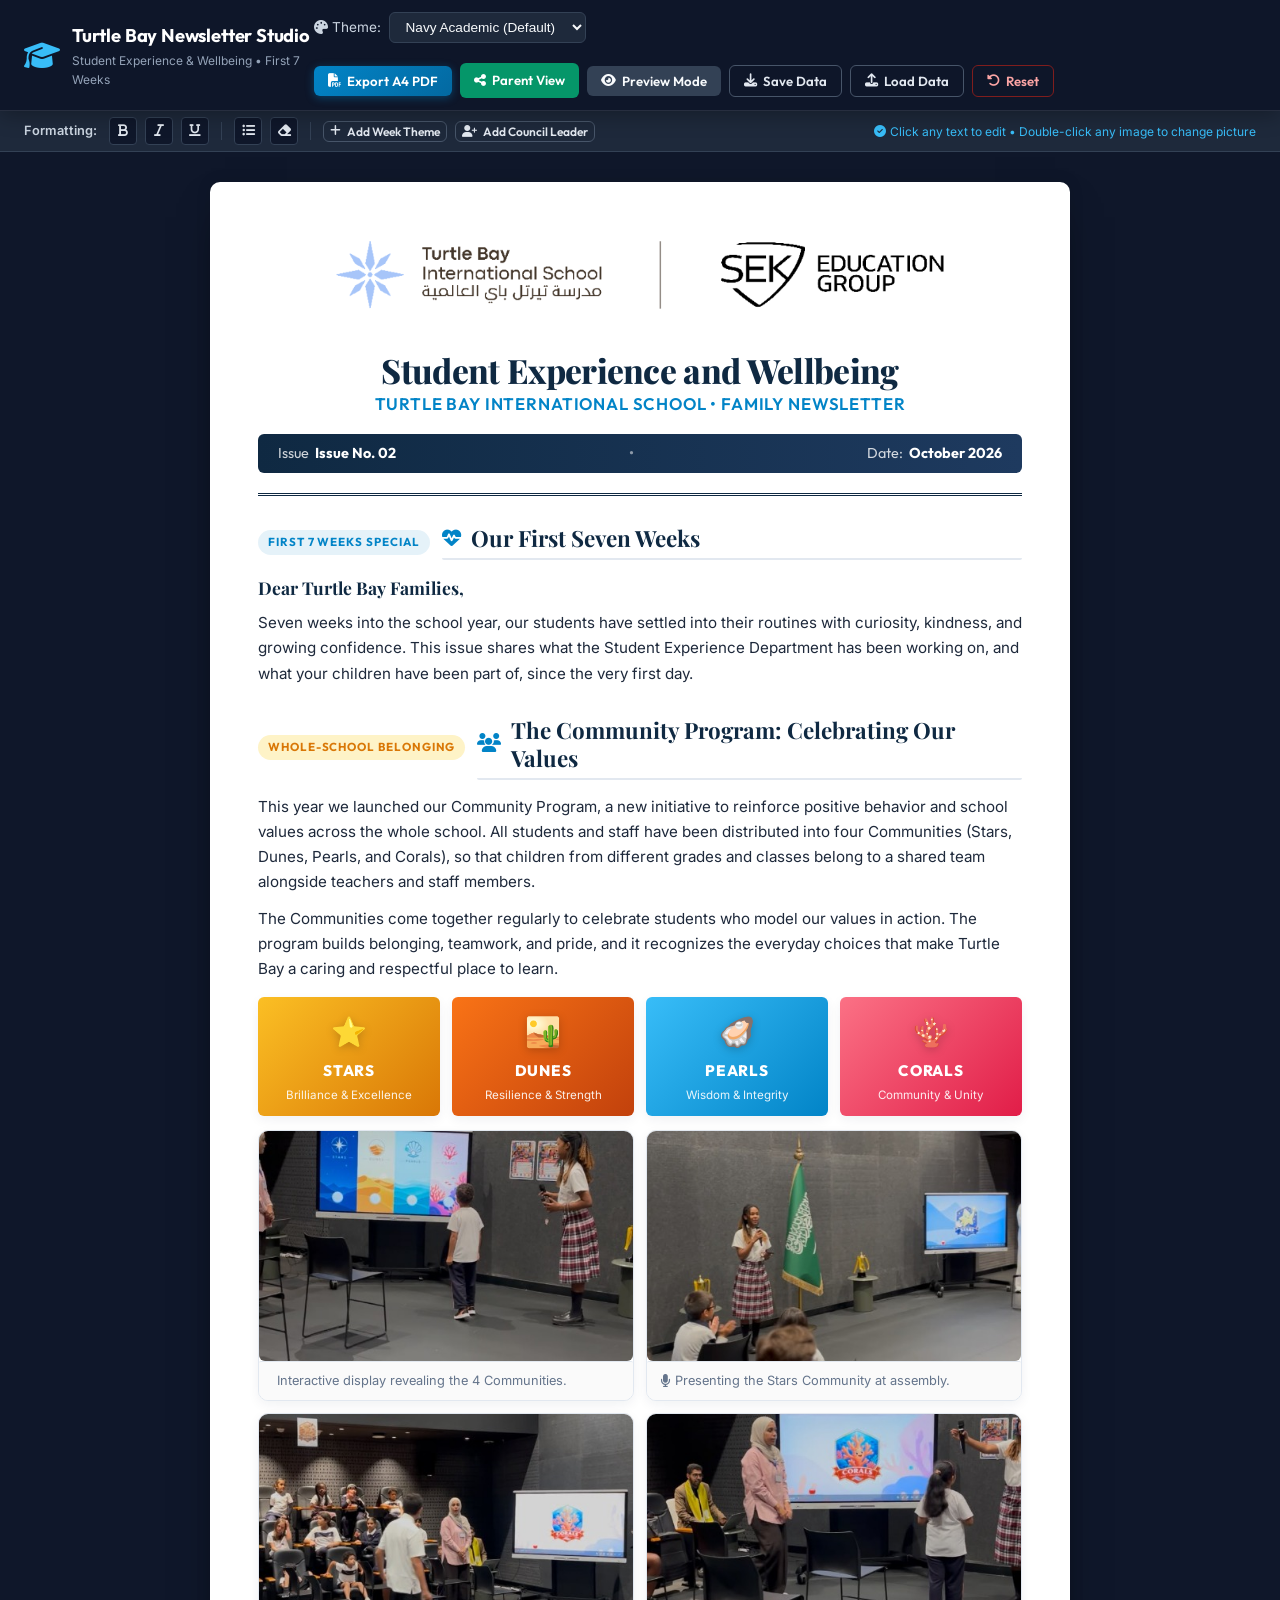
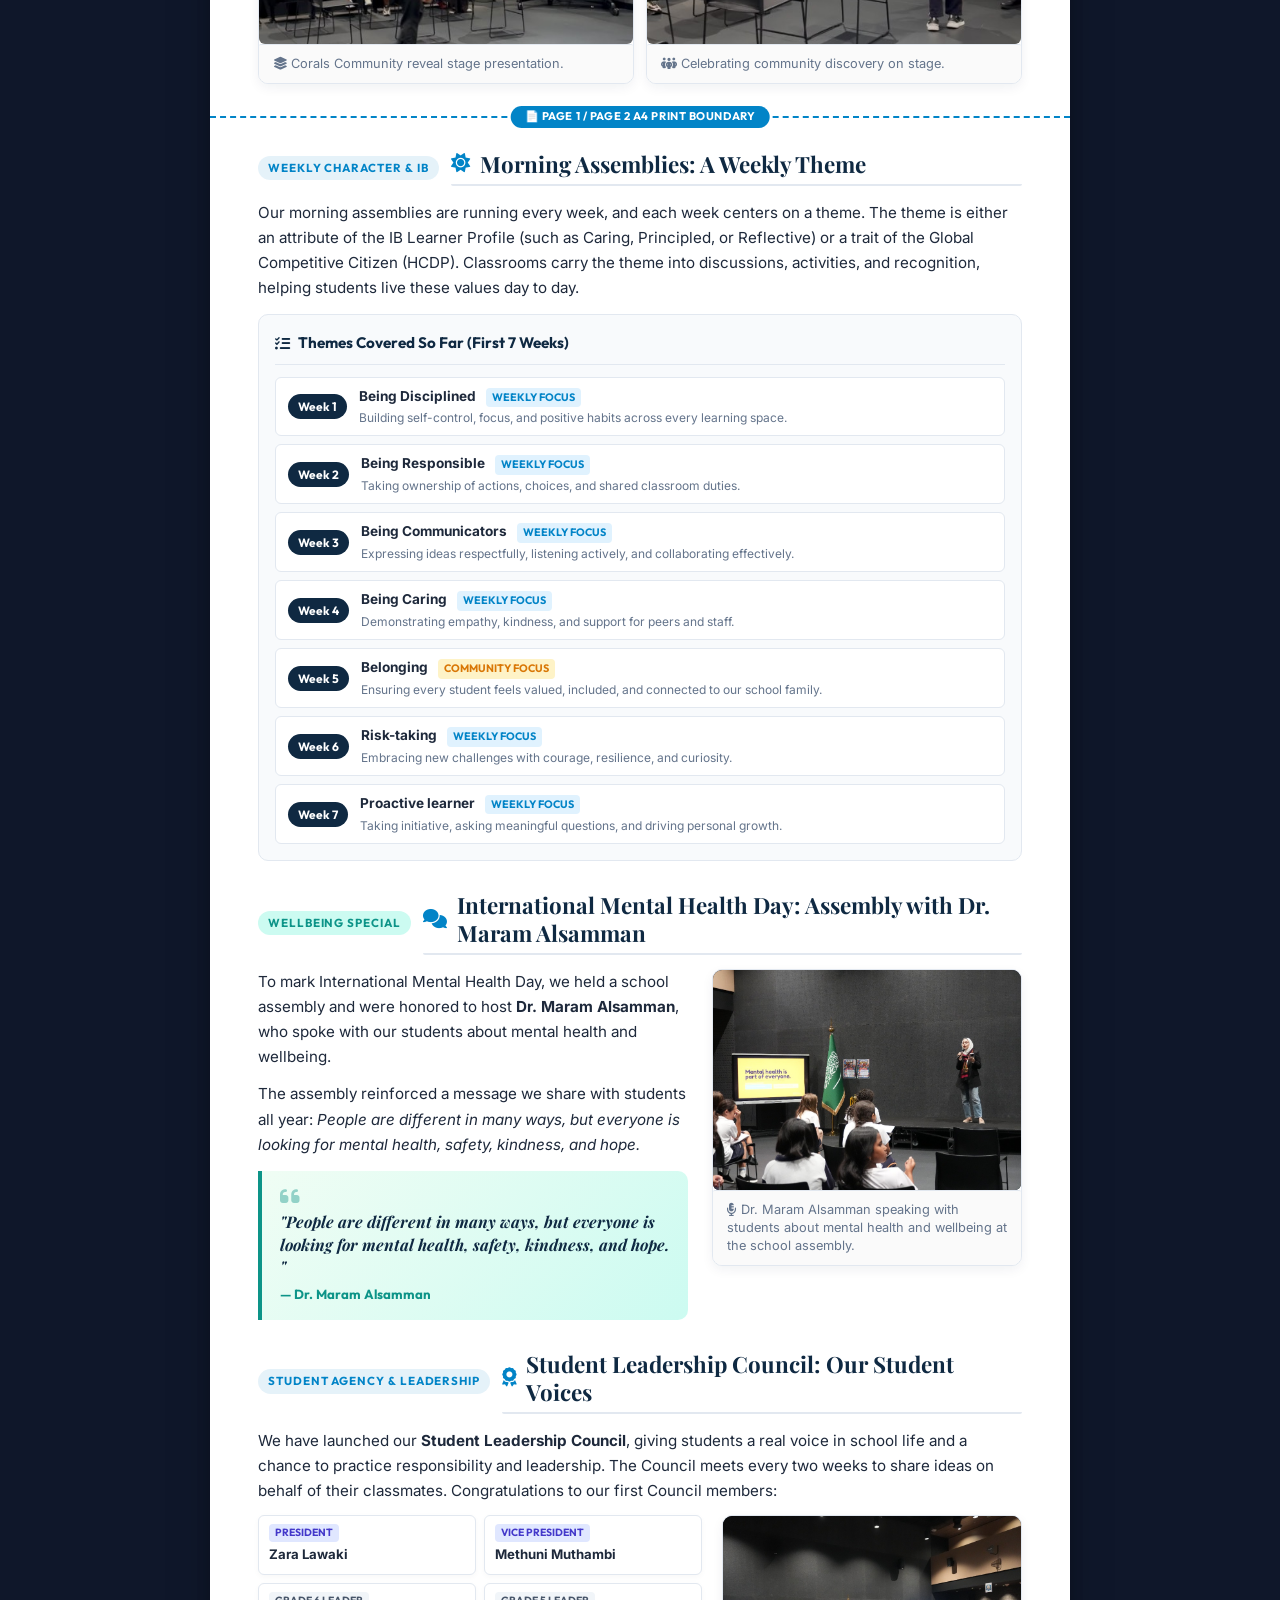
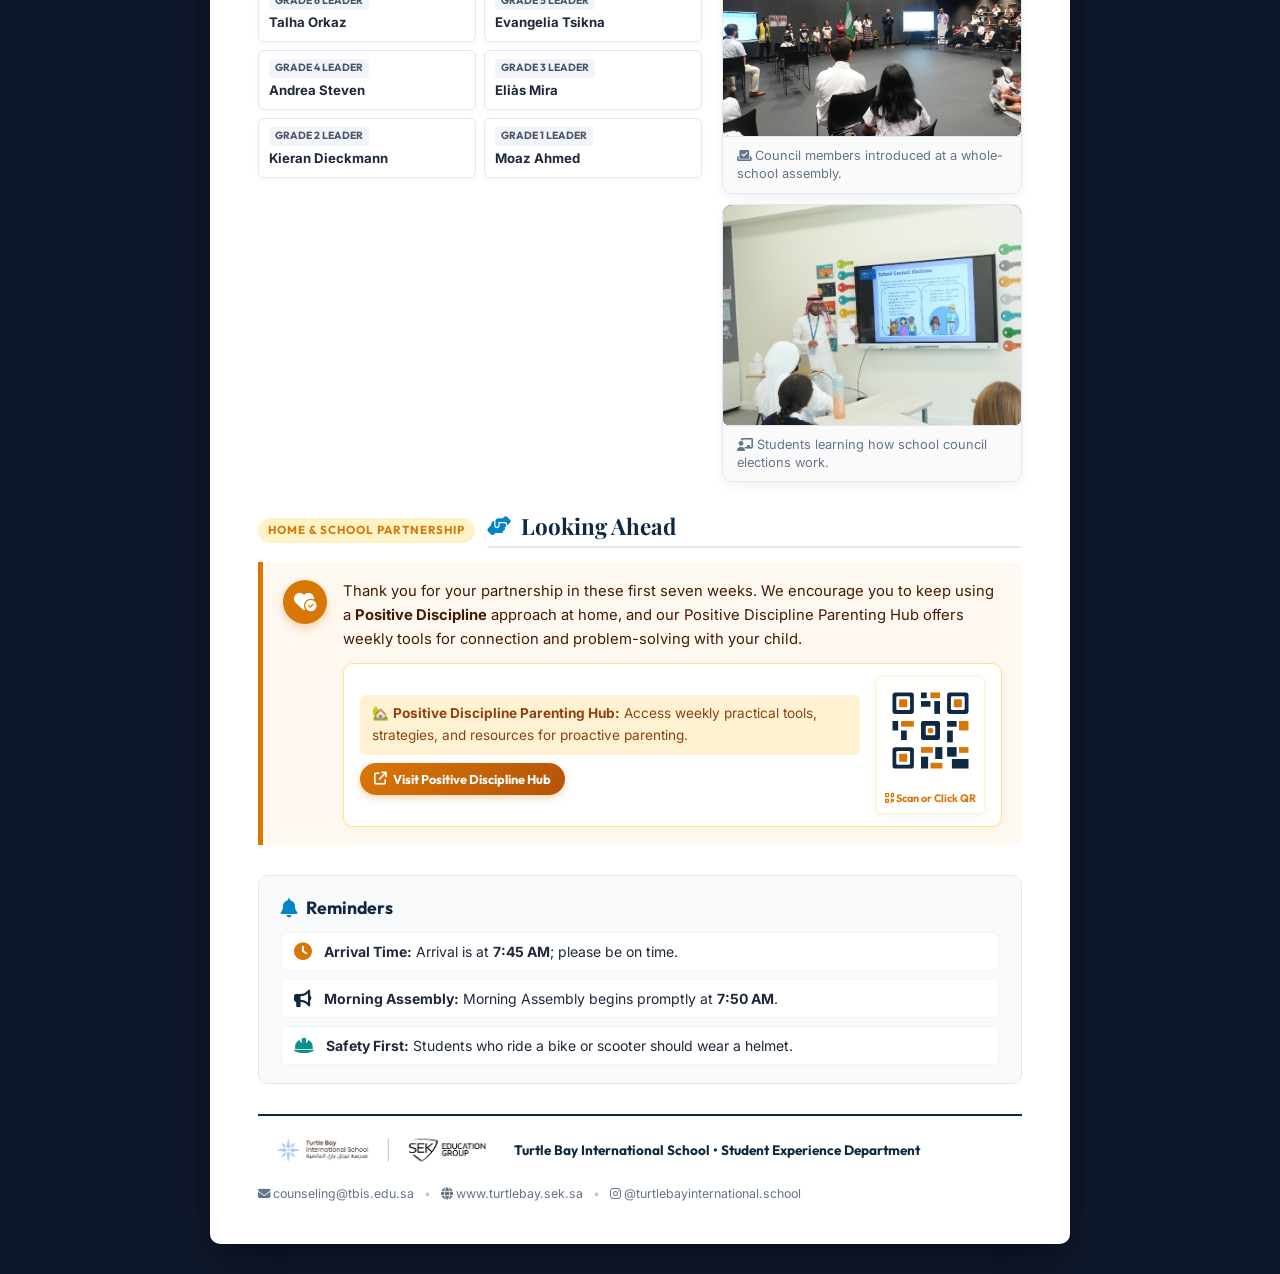
==== commit 7a69368d: "Update index.html" ====
--- a/index.html
+++ b/index.html
@@ -311,11 +311,13 @@
           <div class="nl-grid-2col">
             <div class="nl-col-text" contenteditable="true" id="mh-text">
               <p>To mark International Mental Health Day, we held a school assembly and were honored to host <strong>Dr. Maram Alsamman</strong>, who spoke with our students about mental health and wellbeing.</p>
-              <p>The assembly reinforced a message we share with students all year: <em>it is healthy to talk about how we feel, and support is always available.</em></p>
+              <p>The assembly reinforced a message we share with students all year: <em>People are different in many ways, but everyone is looking for mental health, safety, kindness, and hope.
+</em></p>
               
               <blockquote class="speaker-quote-box">
                 <i class="fa-solid fa-quote-left quote-icon"></i>
-                <div class="quote-text" contenteditable="true">"It is healthy to talk about how we feel, and support is always available."</div>
+                <div class="quote-text" contenteditable="true">"People are different in many ways, but everyone is looking for mental health, safety, kindness, and hope.
+"</div>
                 <div class="quote-author" contenteditable="true">— Dr. Maram Alsamman</div>
               </blockquote>
             </div>
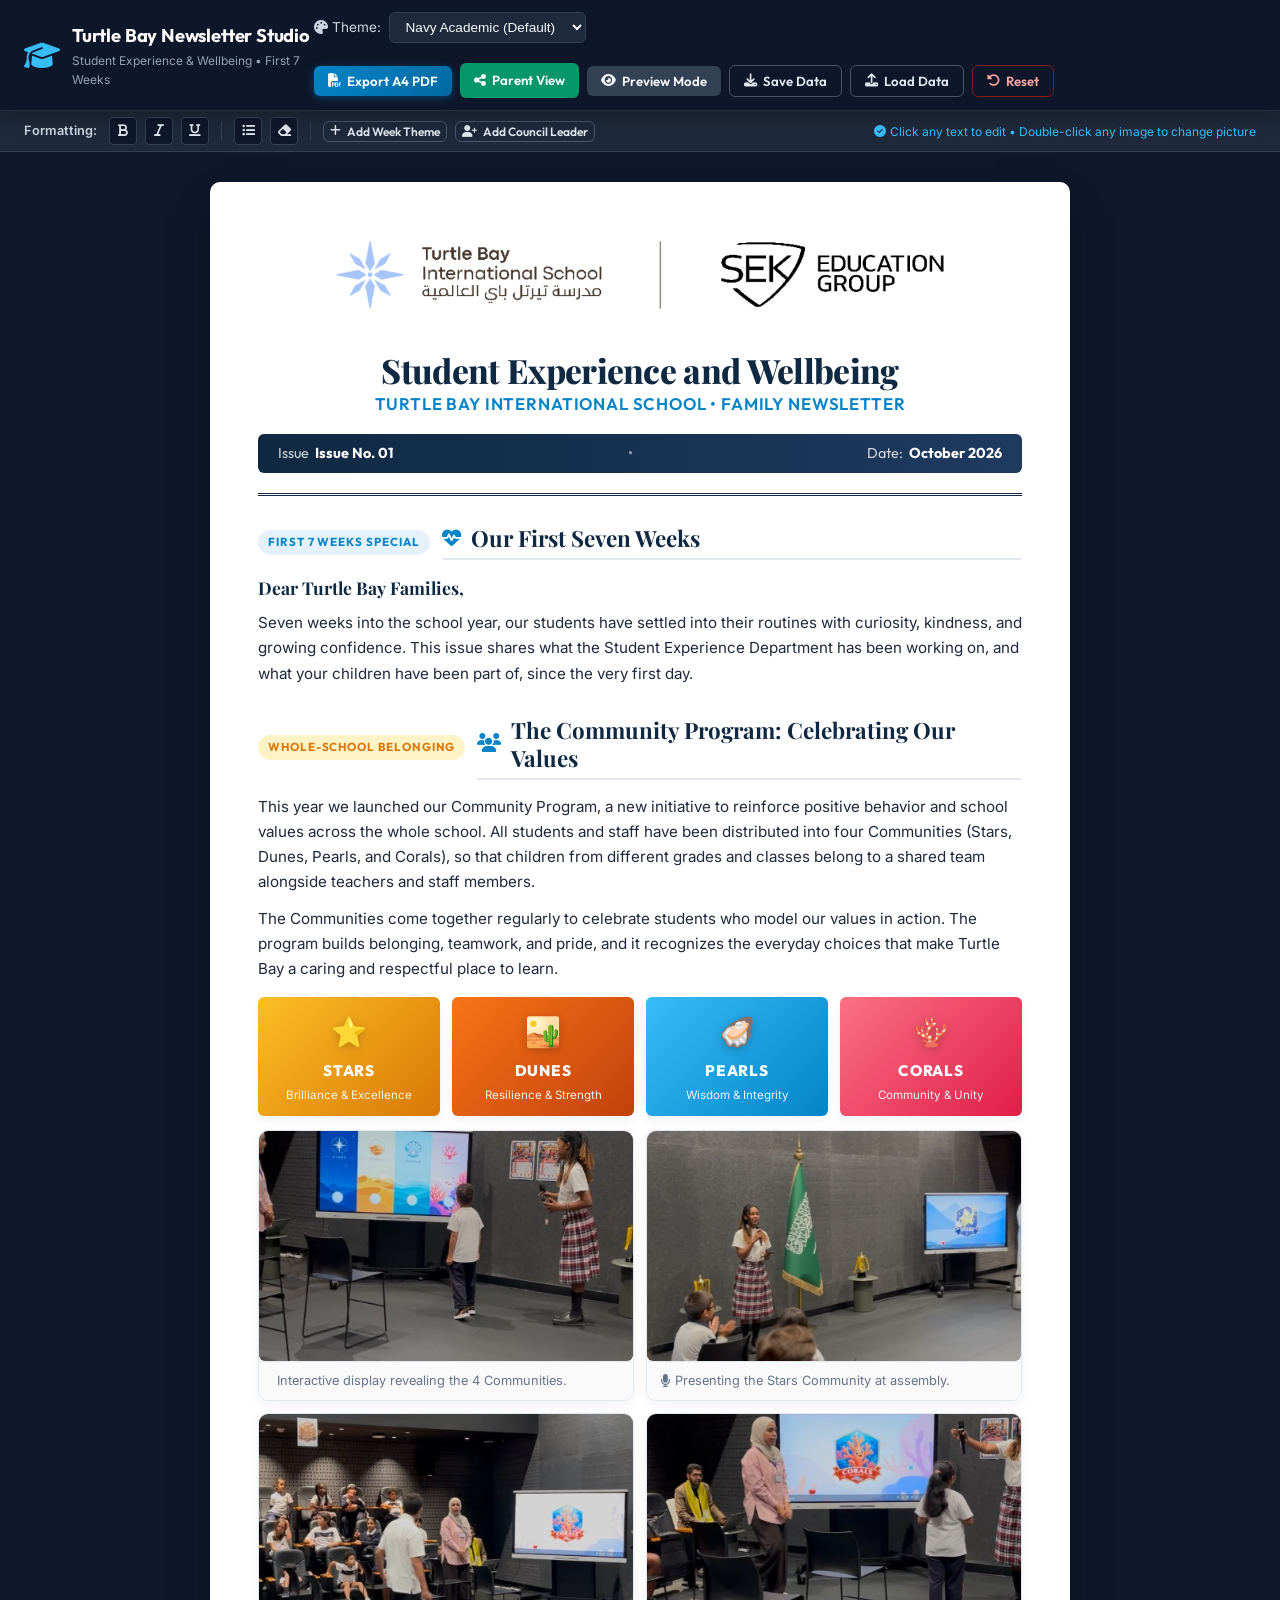
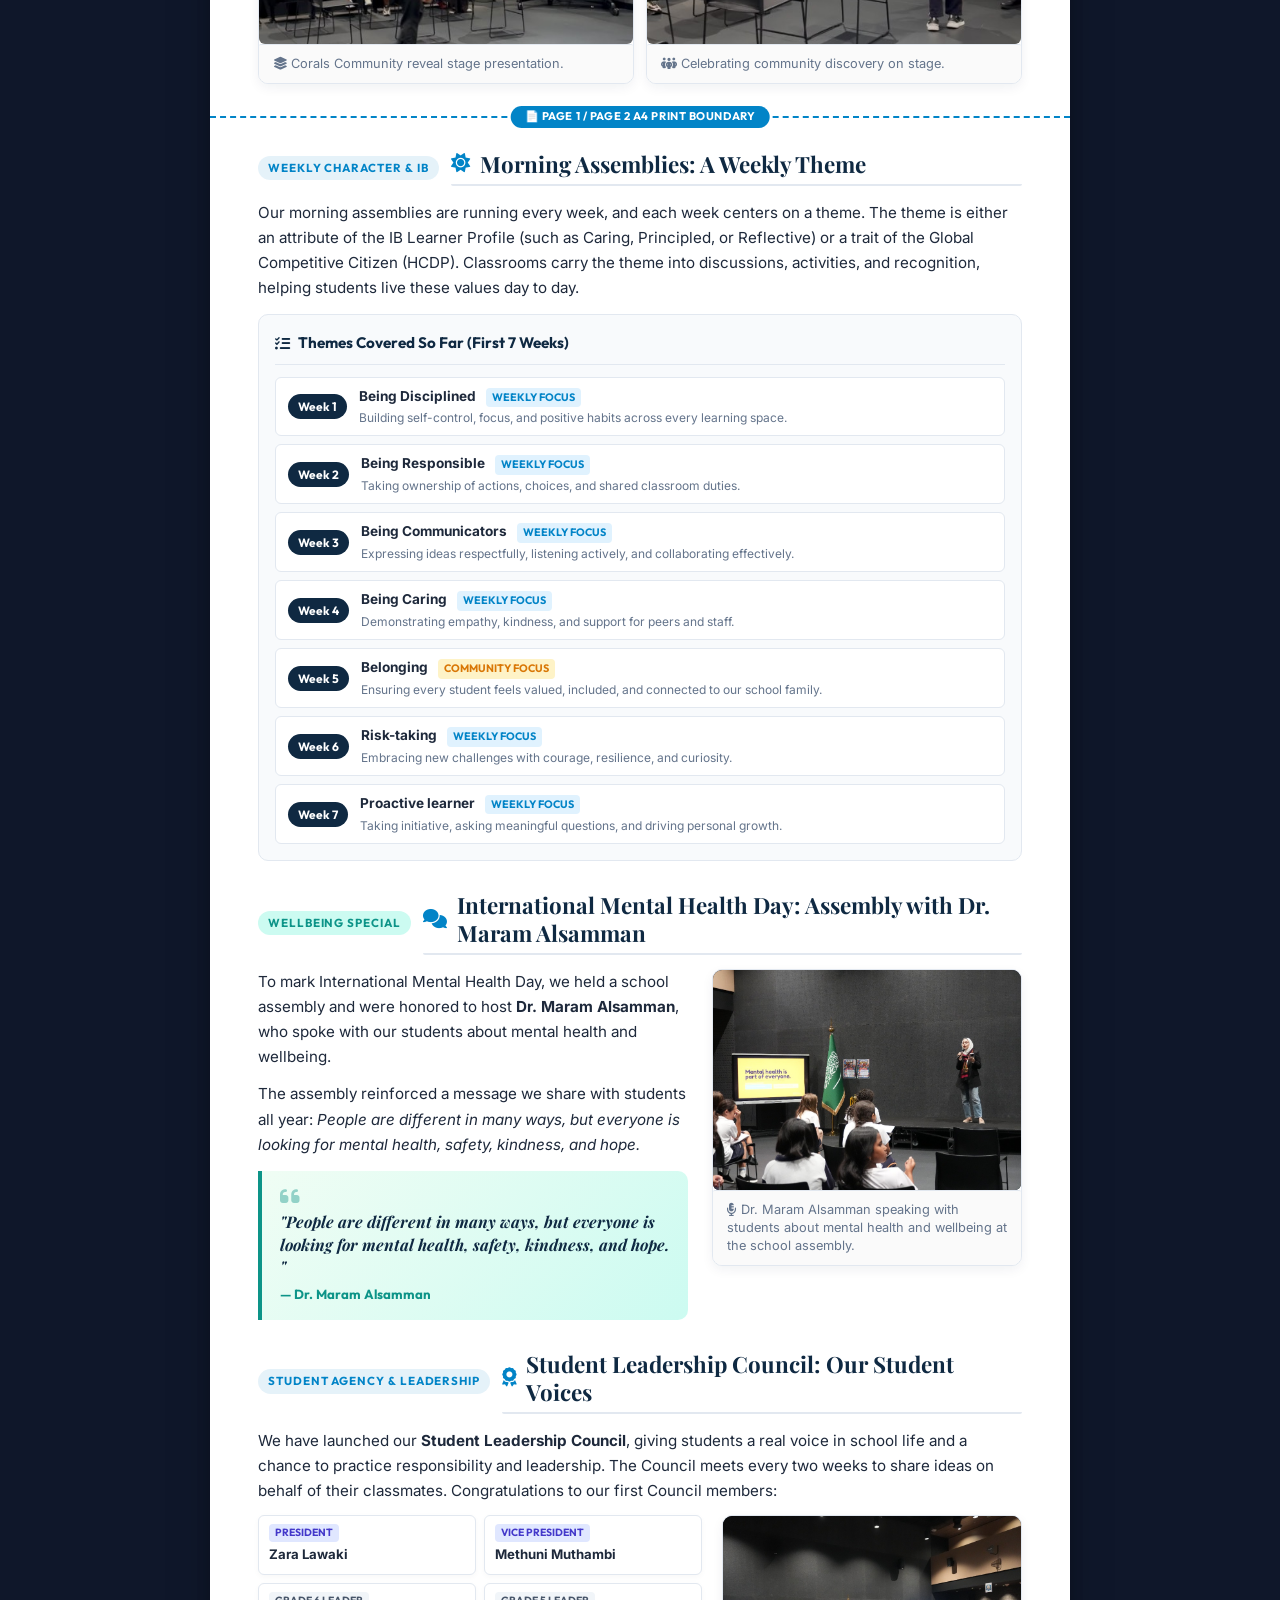
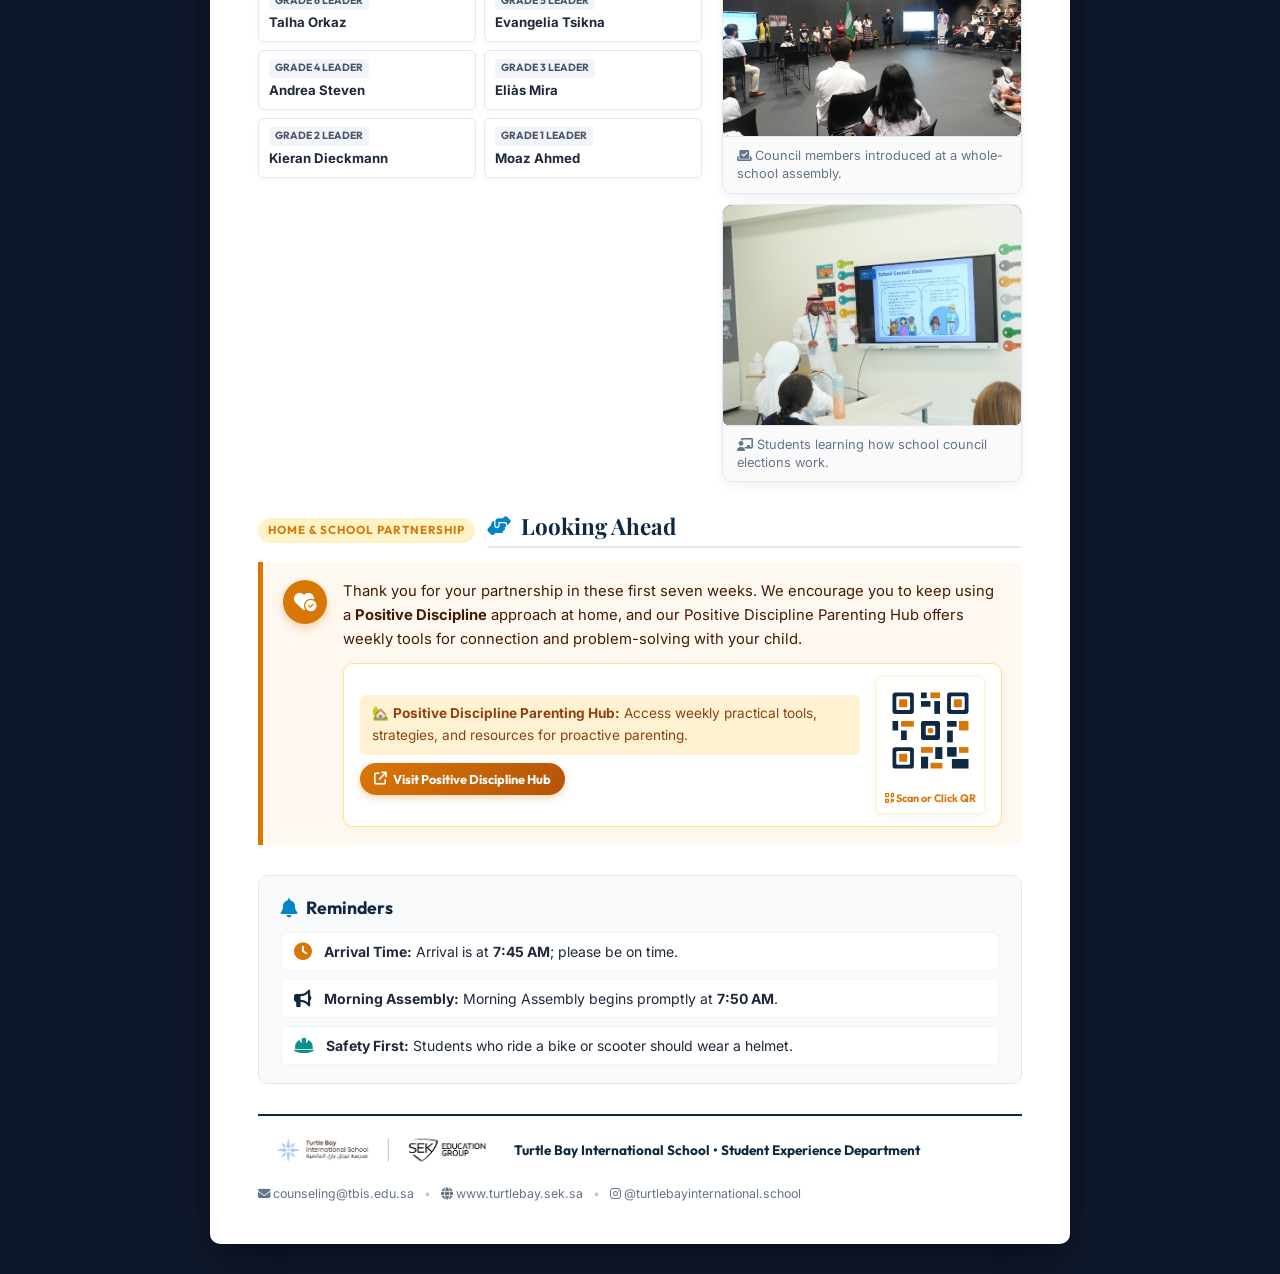
==== commit dd9424a4: "Update index.html" ====
--- a/index.html
+++ b/index.html
@@ -88,7 +88,7 @@
           <div class="nl-meta-bar">
             <div class="nl-meta-item">
               <span class="meta-label">Issue</span>
-              <span class="meta-value" contenteditable="true" id="meta-issue">Issue No. 02</span>
+              <span class="meta-value" contenteditable="true" id="meta-issue">Issue No. 01</span>
             </div>
             <div class="meta-dot">•</div>
             <div class="nl-meta-item">
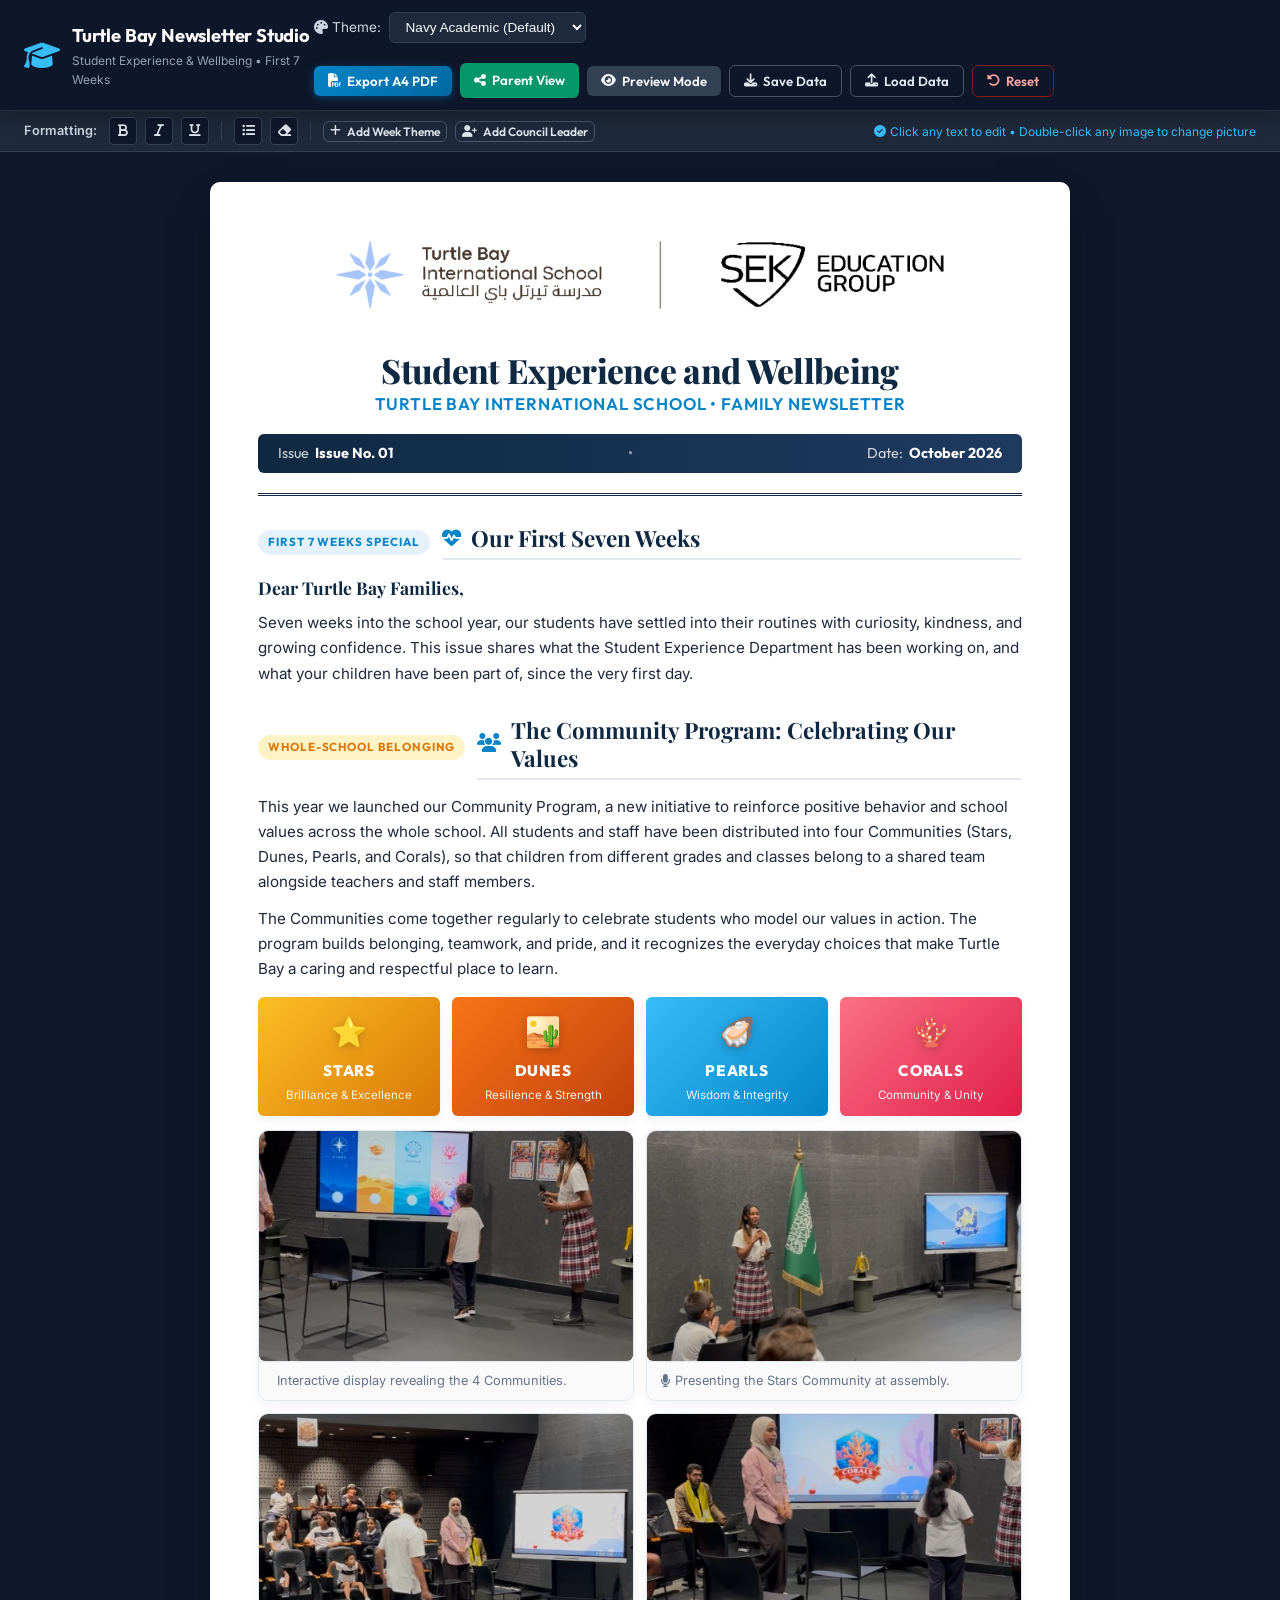
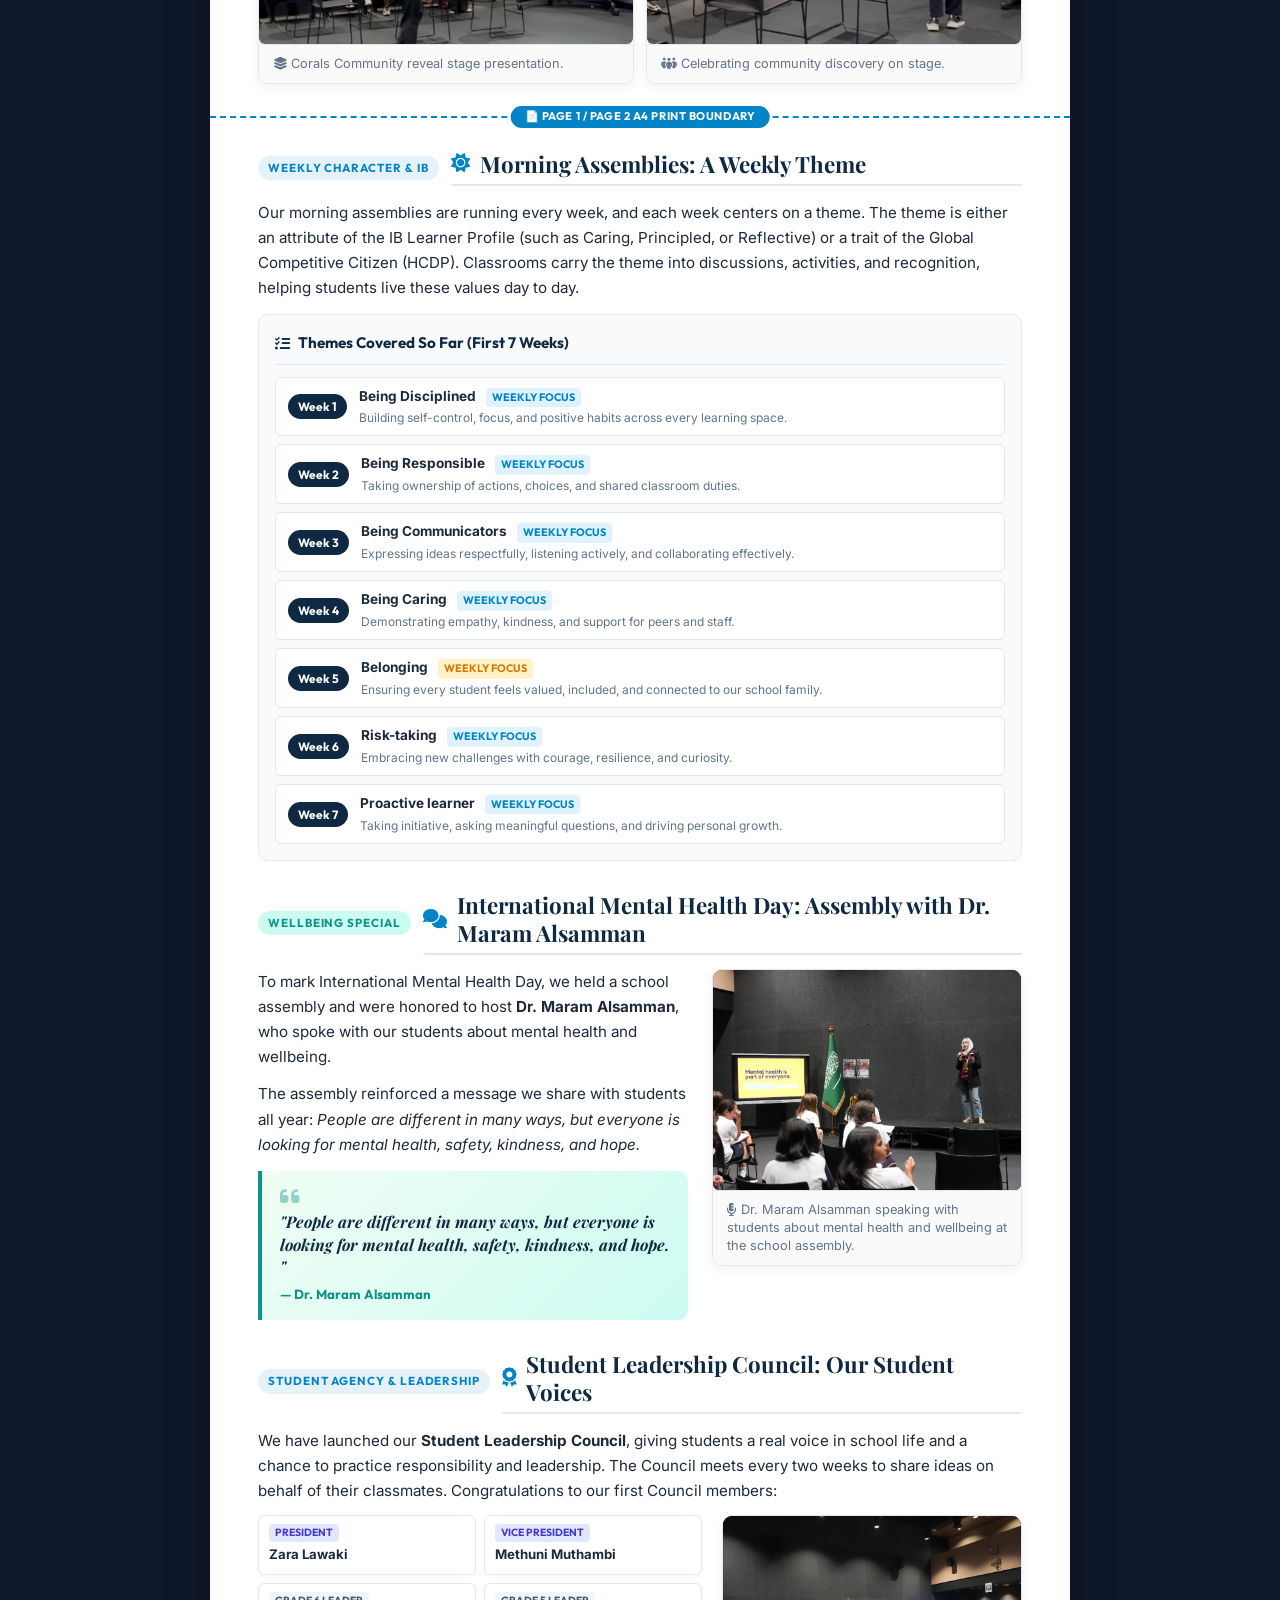
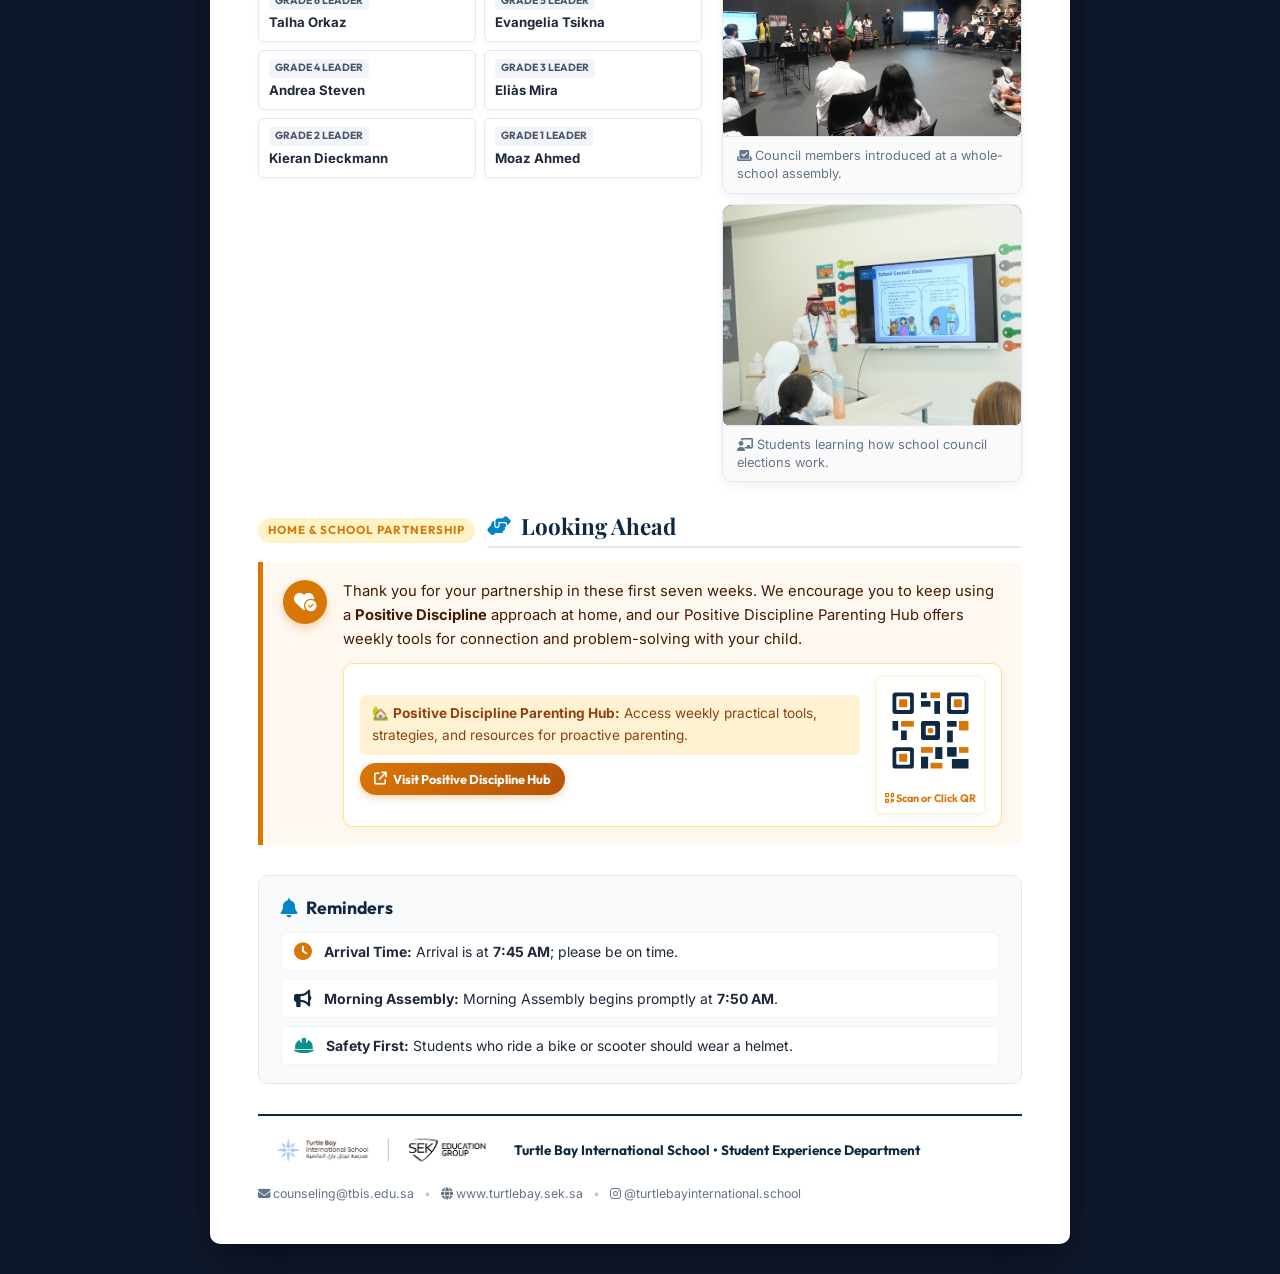
==== commit 5f03ca71: "Update index.html" ====
--- a/index.html
+++ b/index.html
@@ -276,7 +276,7 @@
               <div class="week-item">
                 <div class="week-tag">Week 5</div>
                 <div class="week-content" contenteditable="true">
-                  <strong>Belonging</strong> <span class="badge-mini badge-hcdp">Community Focus</span>
+                  <strong>Belonging</strong> <span class="badge-mini badge-hcdp">Weekly Focus</span>
                   <div class="week-sub">Ensuring every student feels valued, included, and connected to our school family.</div>
                 </div>
               </div>
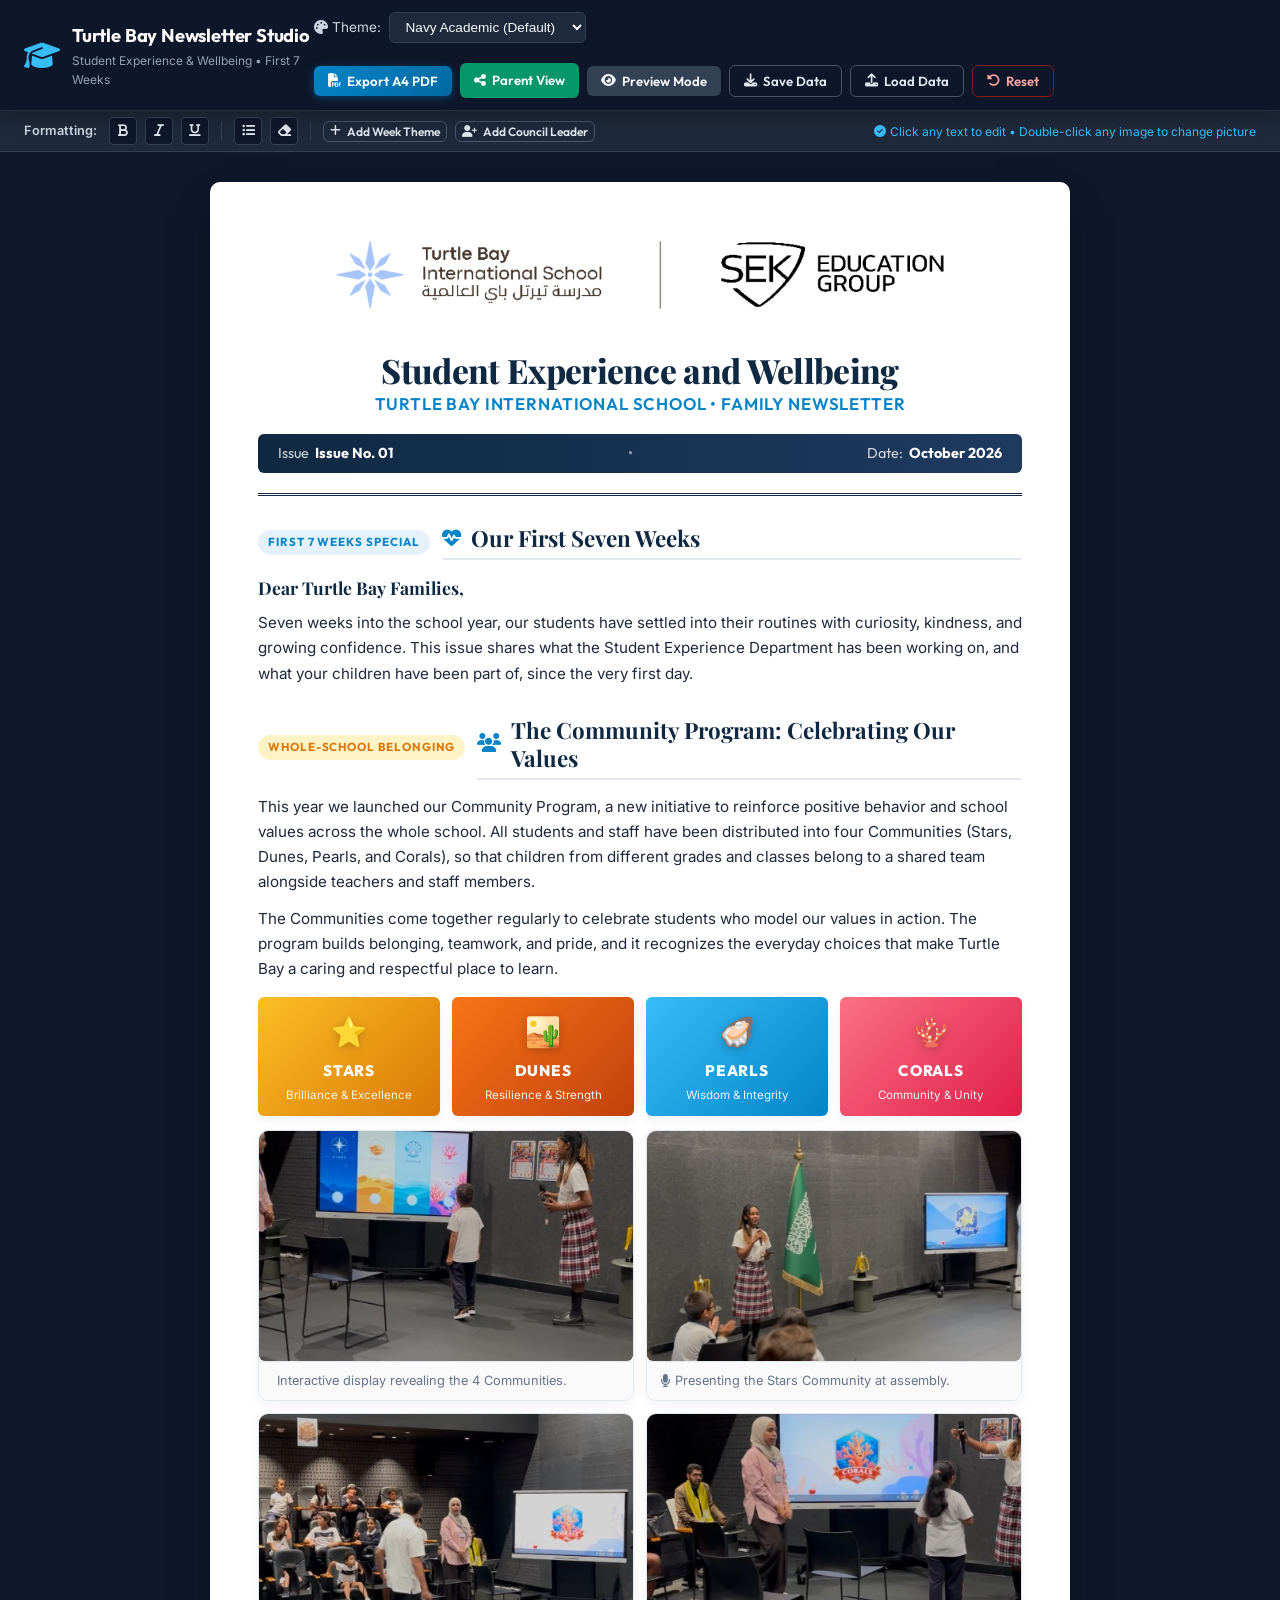
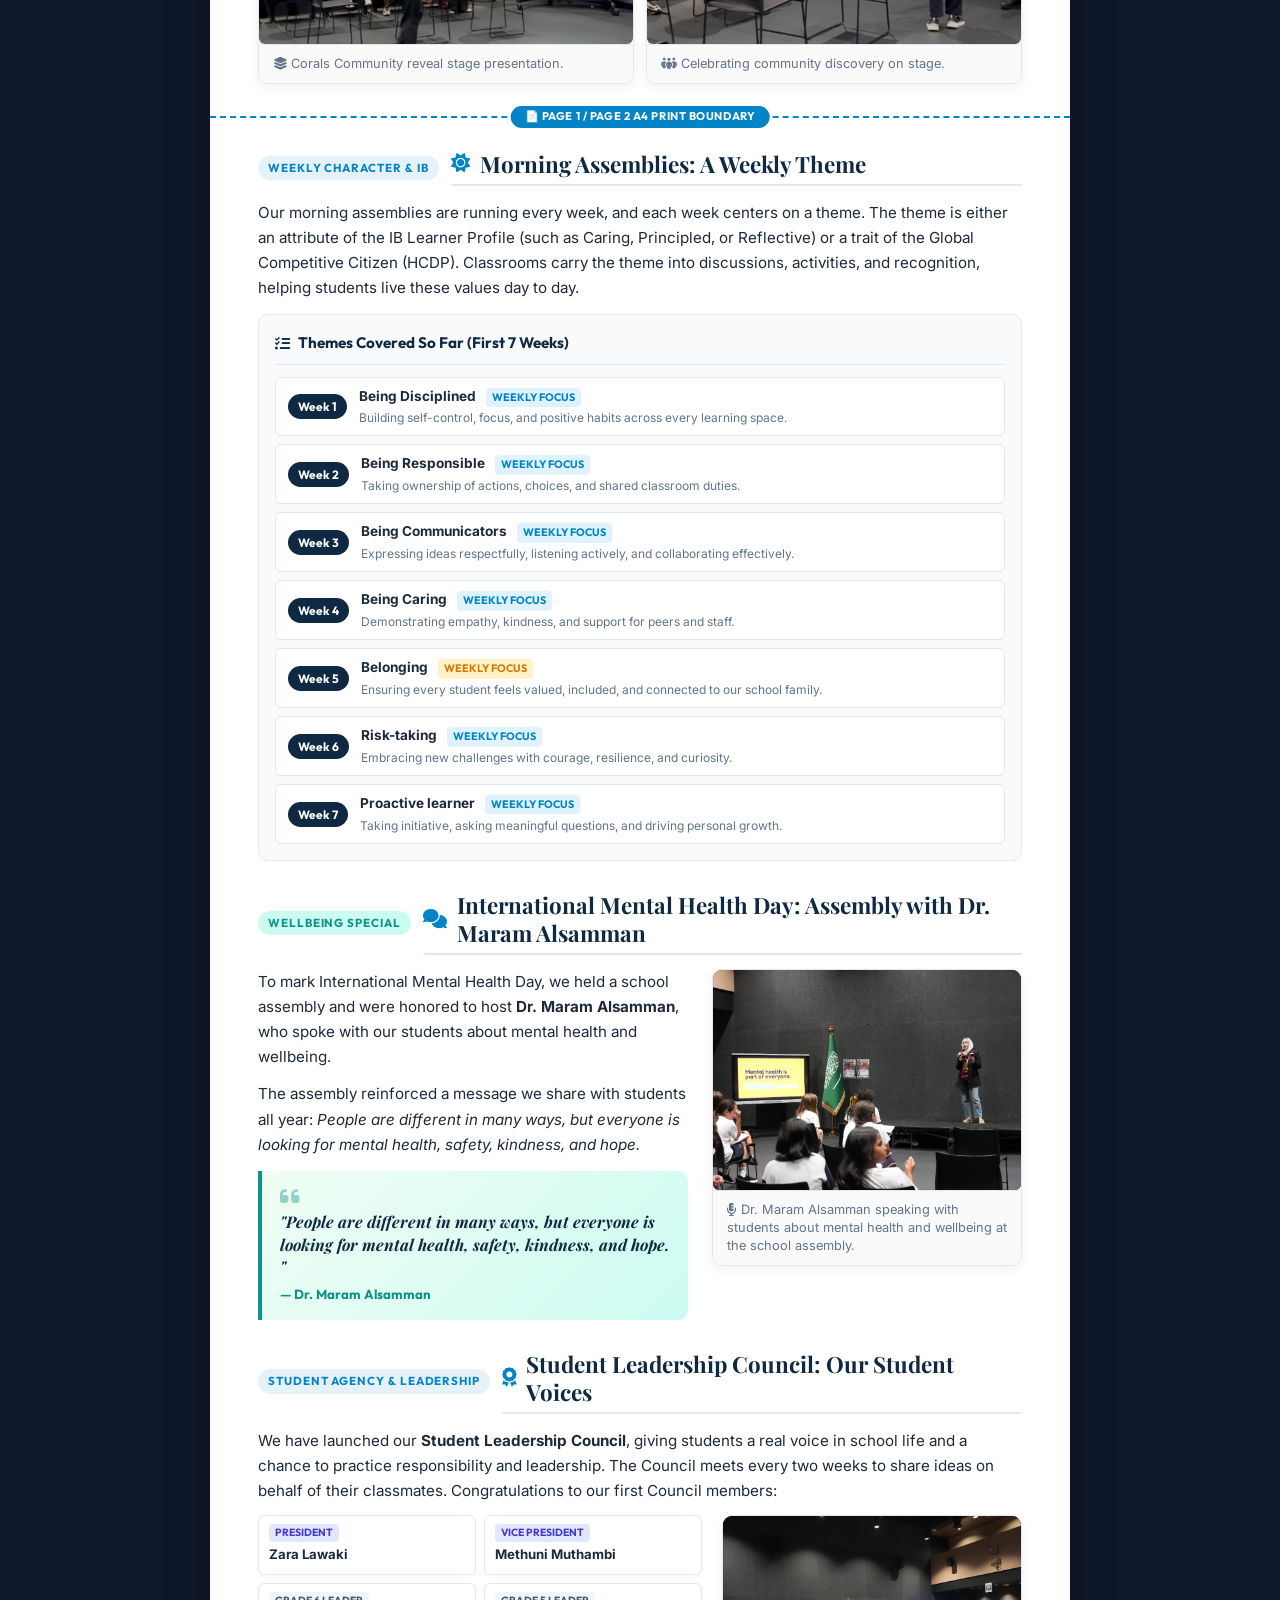
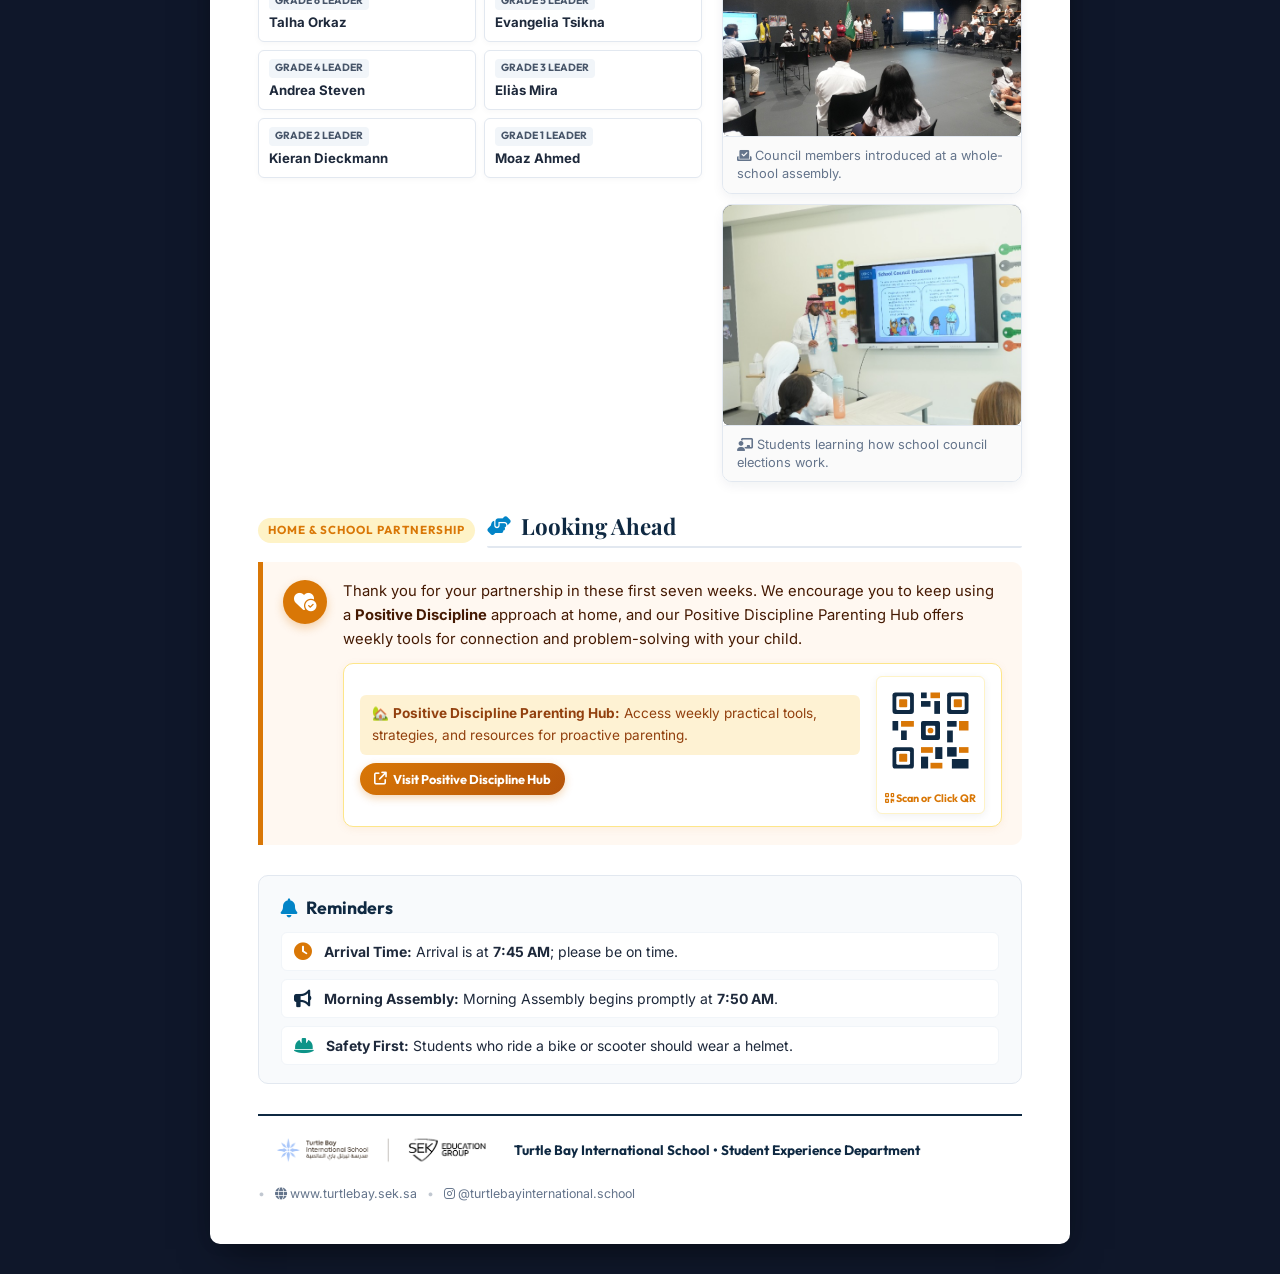
==== commit cebe65c1: "Update index.html" ====
--- a/index.html
+++ b/index.html
@@ -465,7 +465,6 @@
               <span class="footer-school-name" contenteditable="true">Turtle Bay International School • Student Experience Department</span>
             </div>
             <div class="nl-footer-contact" contenteditable="true">
-              <span><i class="fa-solid fa-envelope"></i> counseling@tbis.edu.sa</span>
               <span class="footer-sep">•</span>
               <span><i class="fa-solid fa-globe"></i> www.turtlebay.sek.sa</span>
               <span class="footer-sep">•</span>
